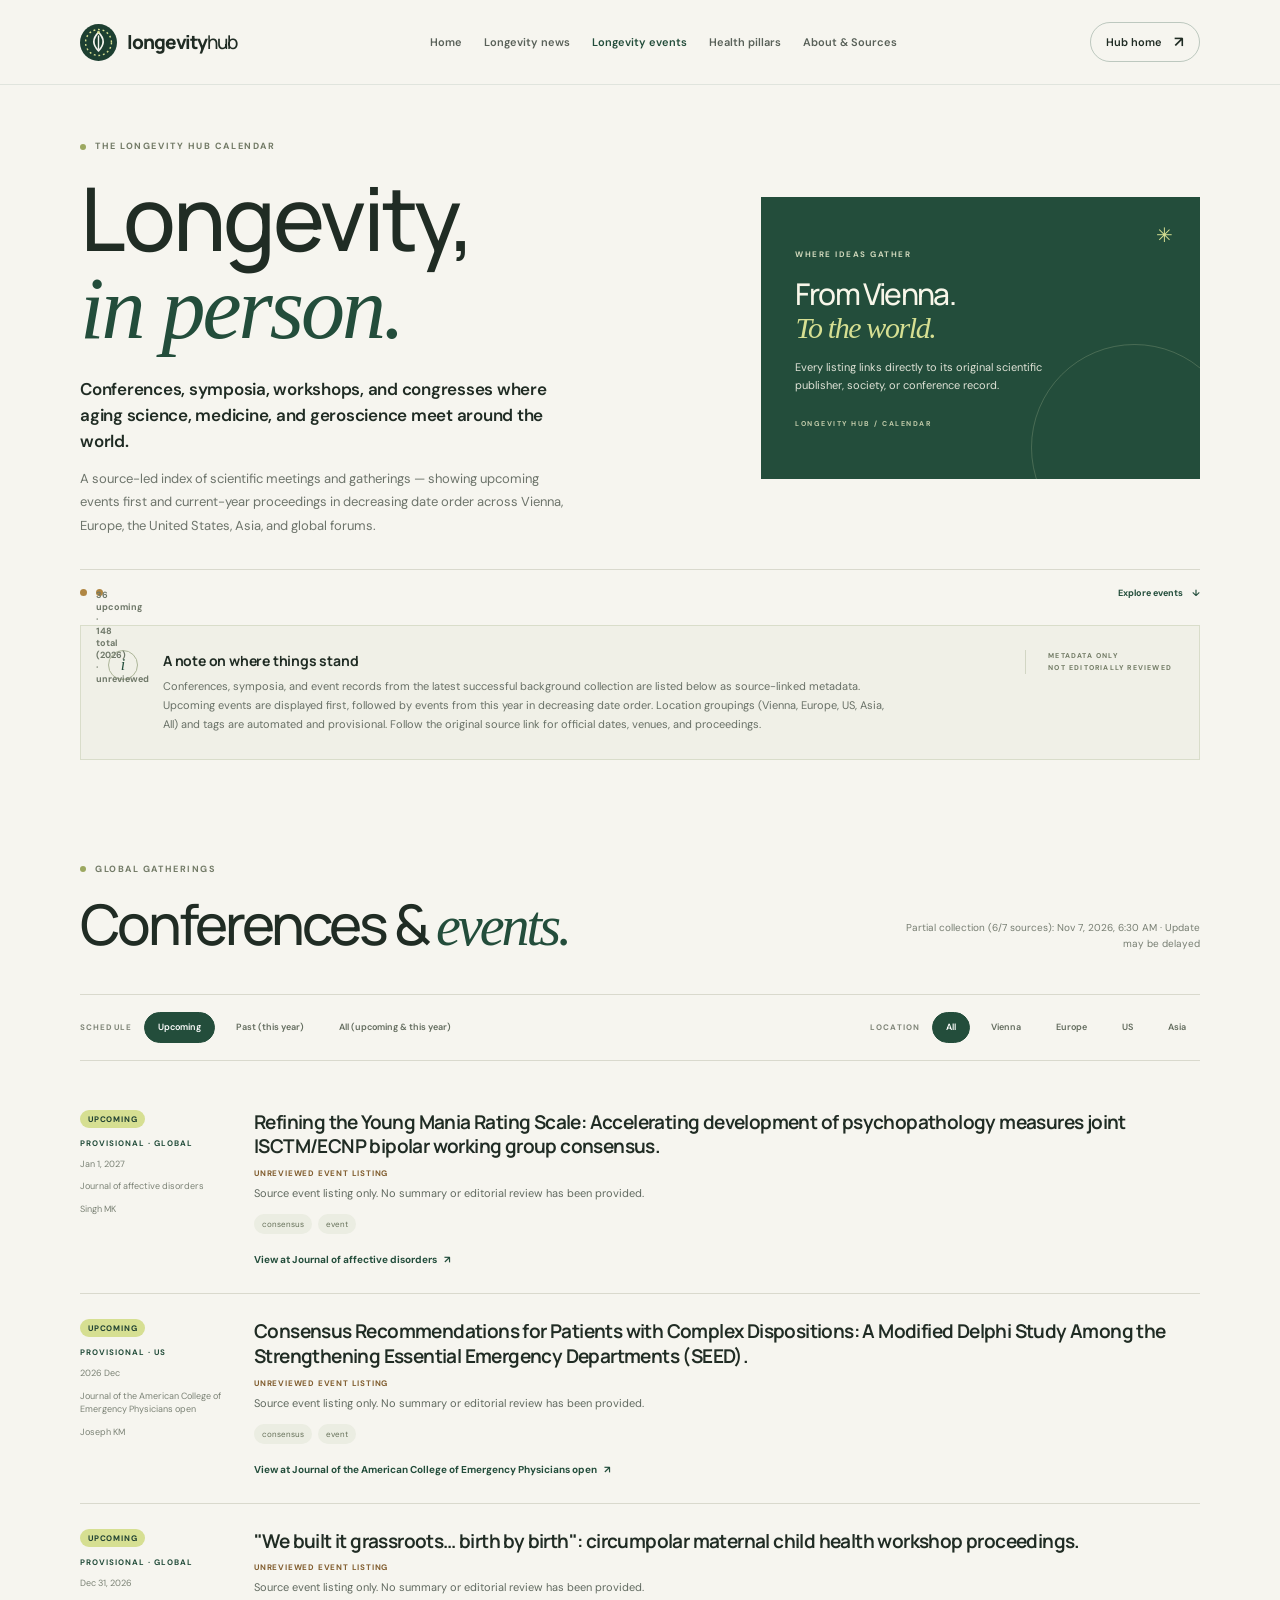
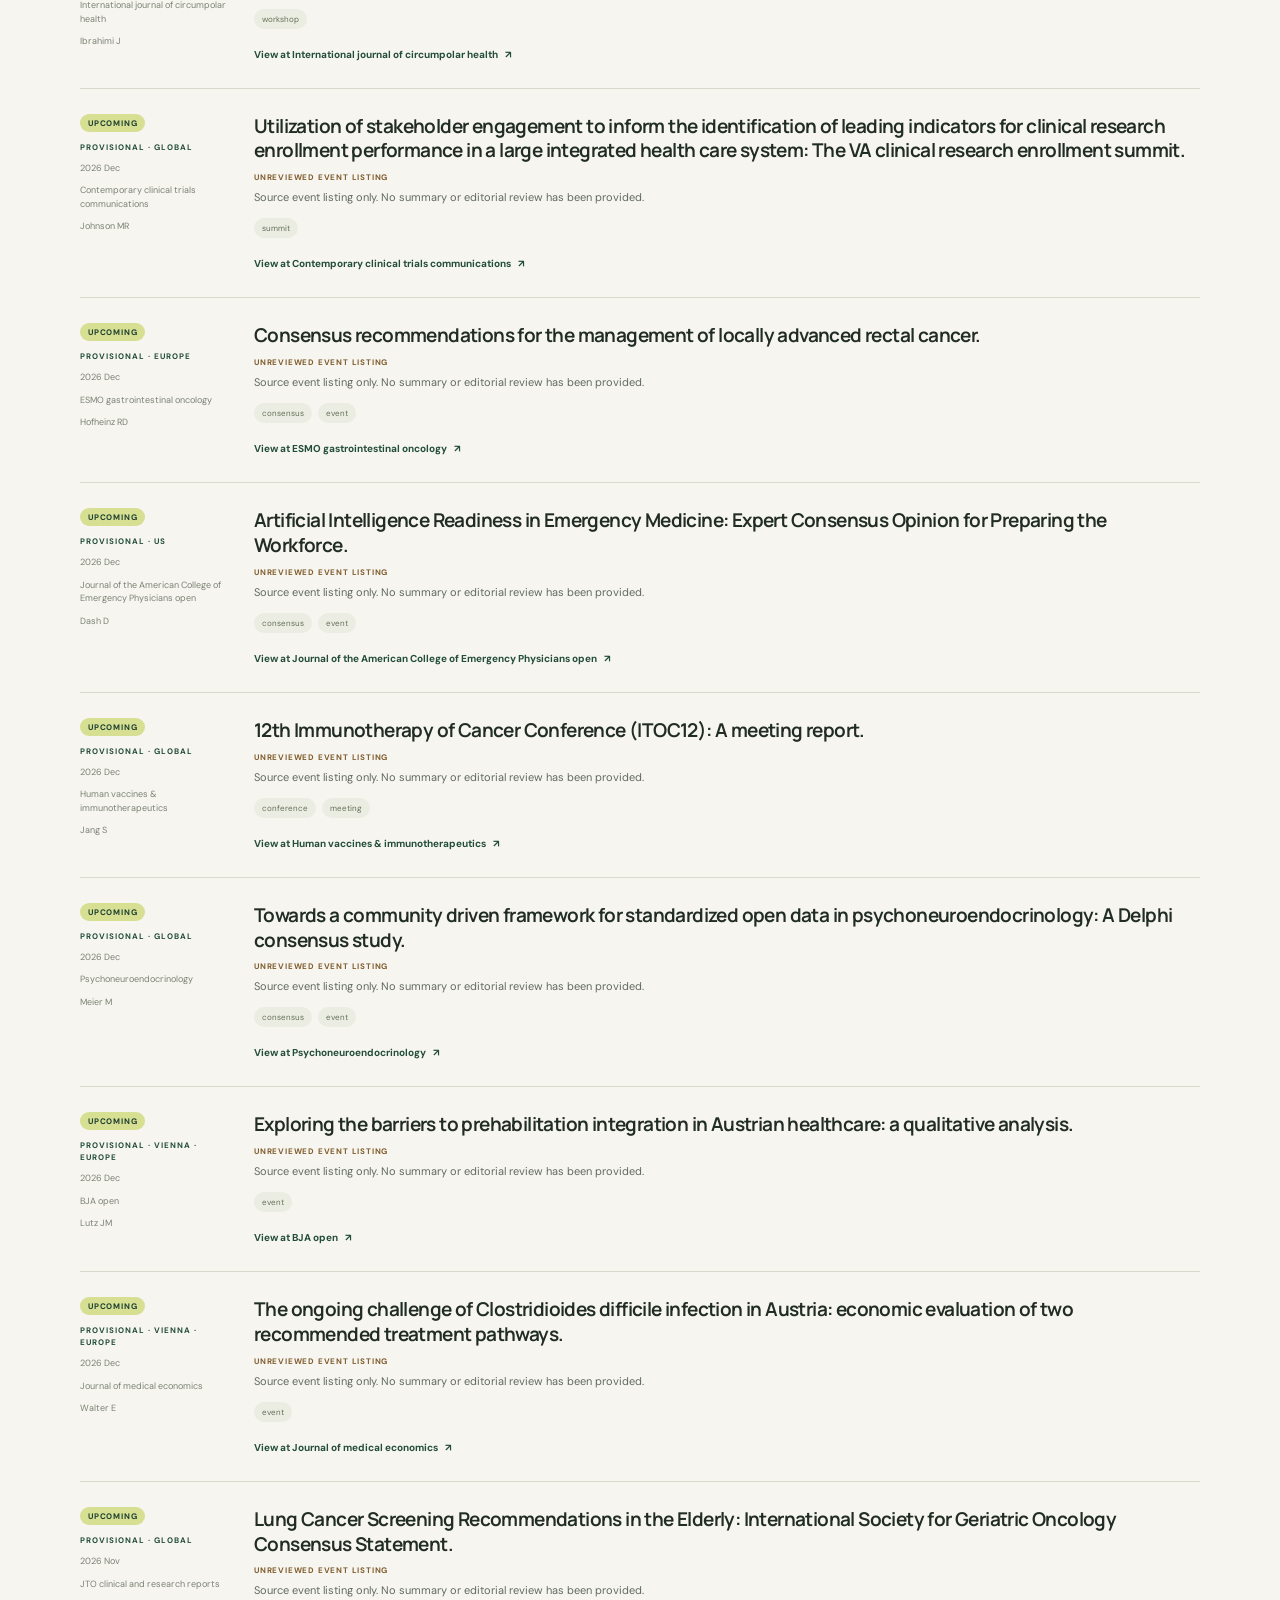
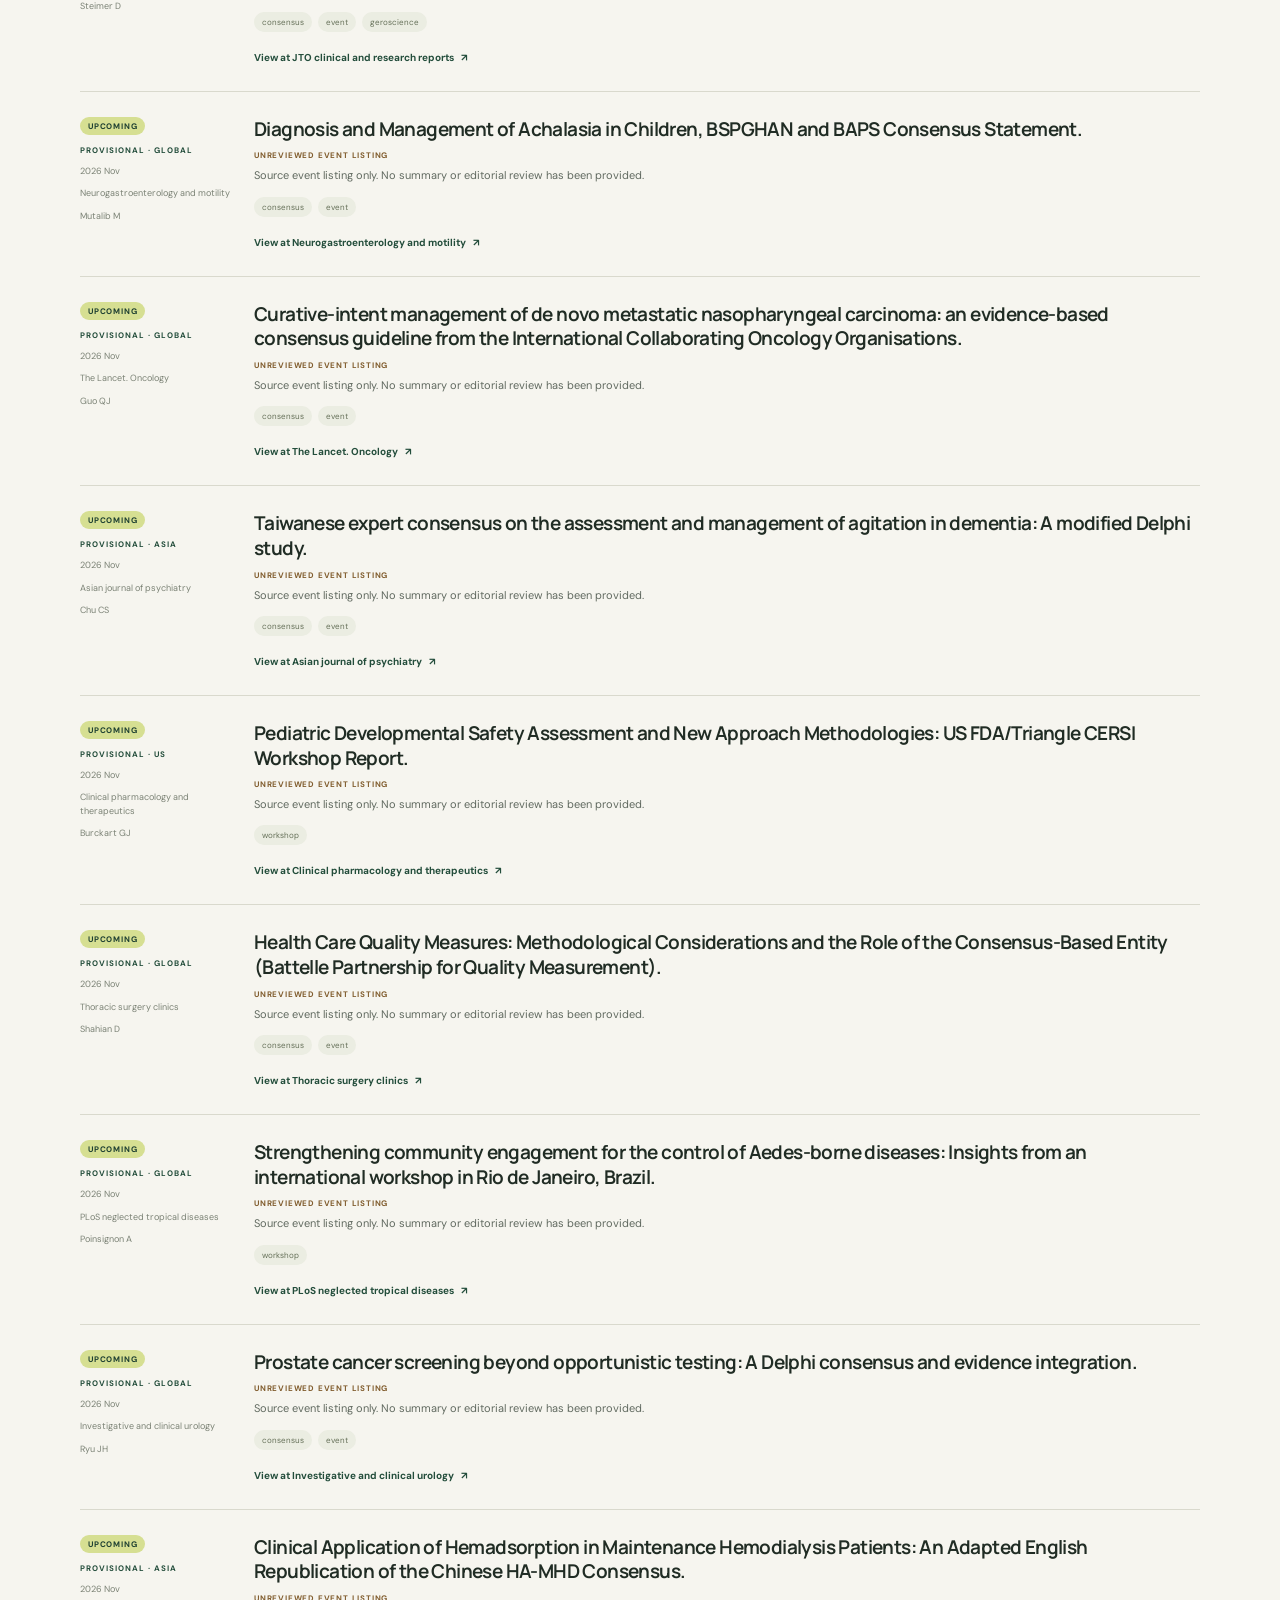
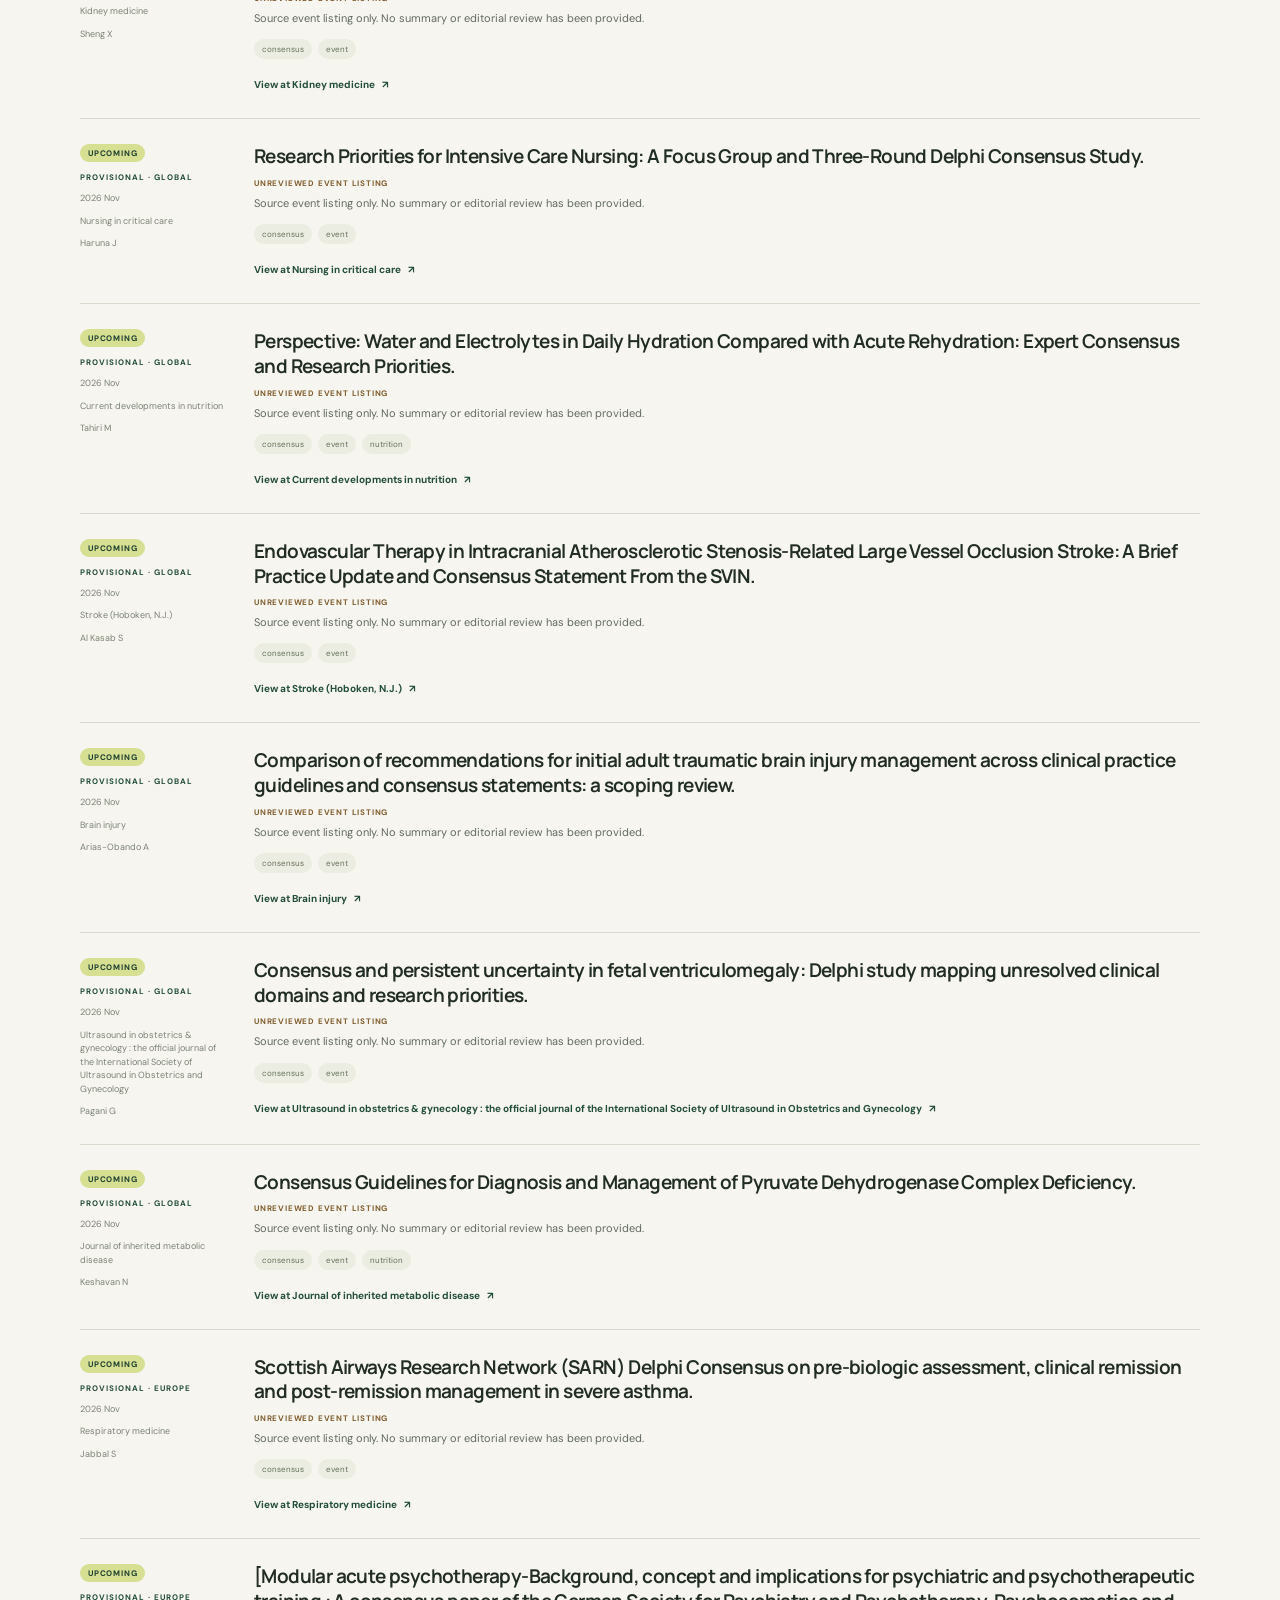
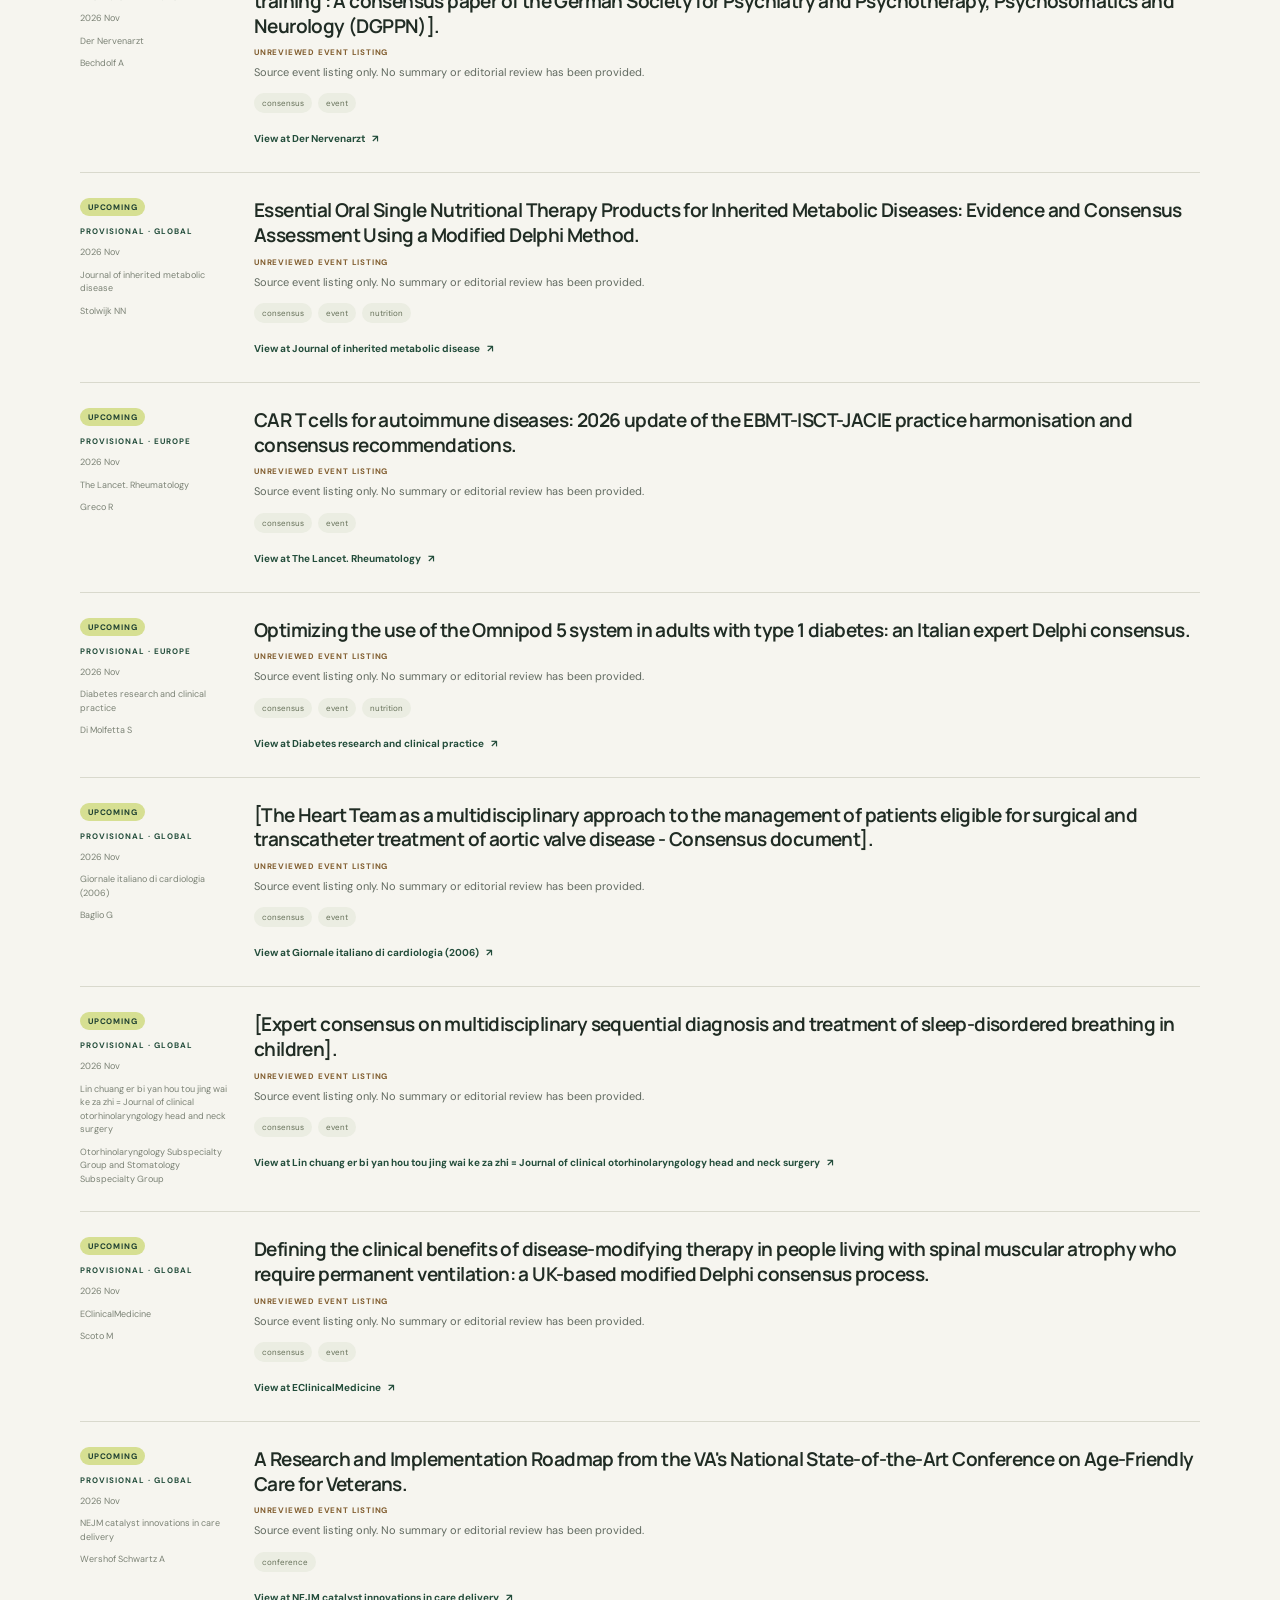
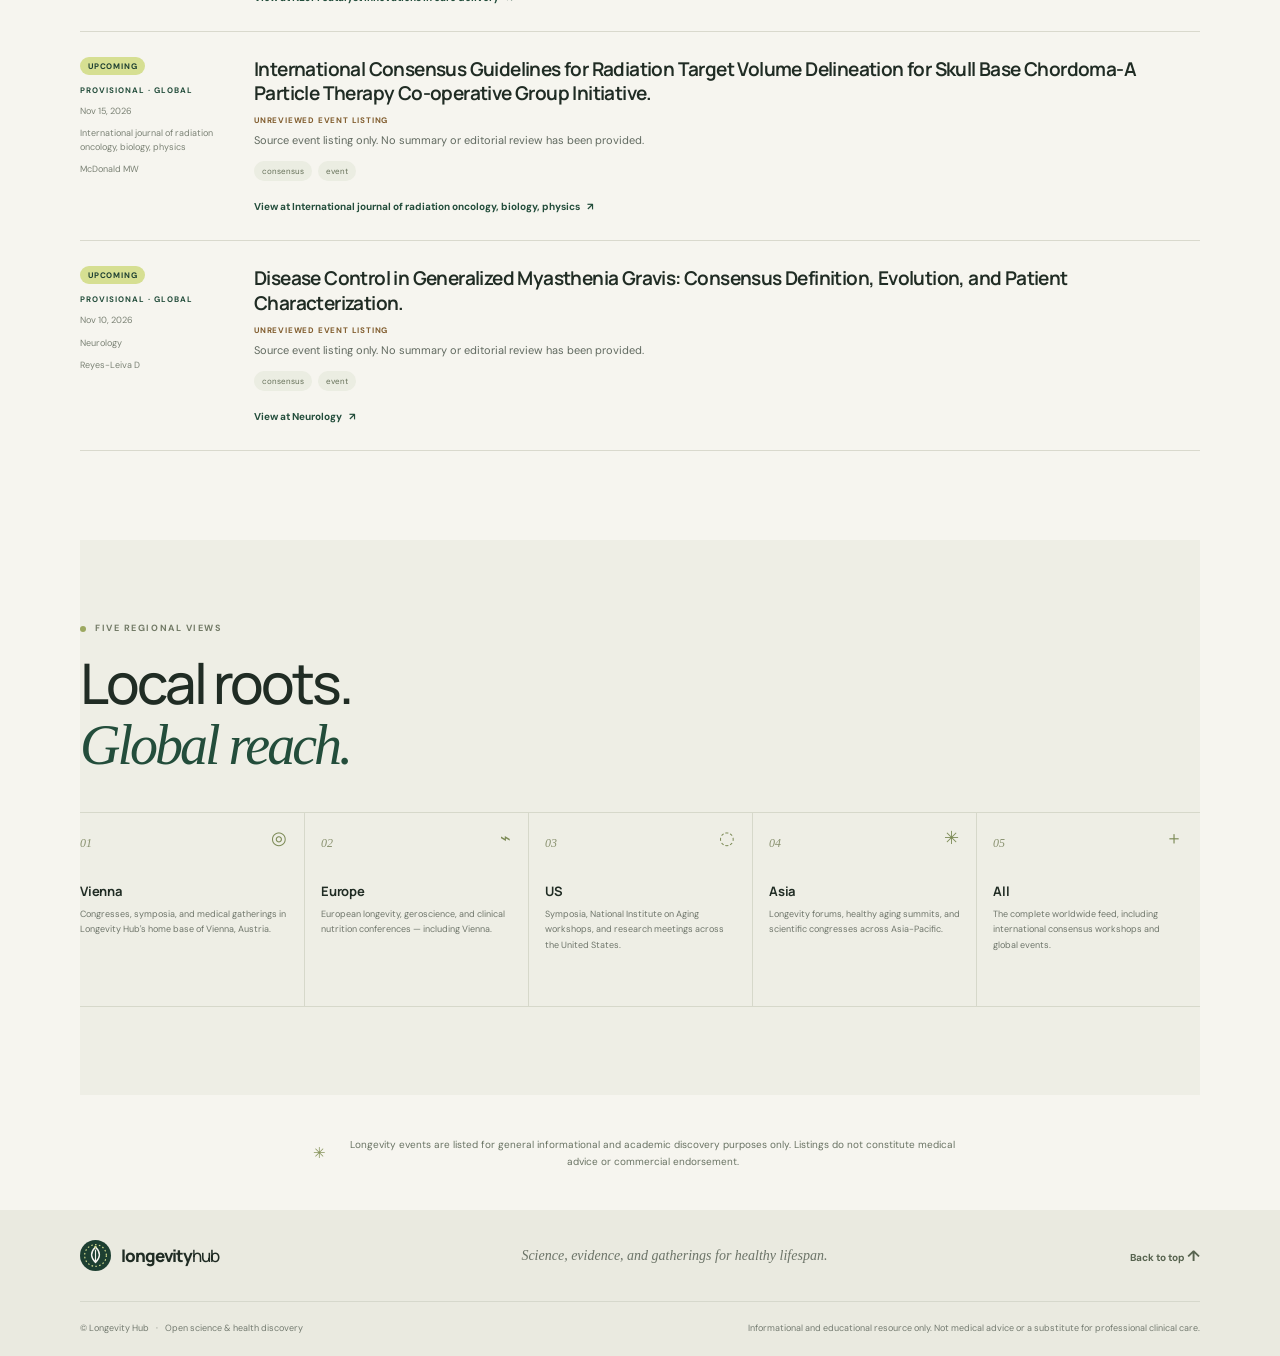
==== public/events/index.html @ 0c6ec70b "Initialize longevity-hub with website, news and events subsites" ====
<!doctype html>
<html lang="en">
  <head>
    <meta charset="utf-8">
    <meta name="viewport" content="width=device-width, initial-scale=1">
    <meta name="theme-color" content="#f6f5ef">
    <meta
      name="description"
      content="A source-led global directory of longevity, healthy aging, and geroscience conferences and events — grouped across Vienna, Europe, the US, Asia, and worldwide."
    >
    <title>Longevity Events — Longevity Hub</title>
    <link rel="icon" href="../favicon.svg" type="image/svg+xml">
    <link rel="stylesheet" href="./events.css">
    <script src="./events.js" defer></script>
  </head>
  <body>
    <a class="skip-link" href="#main">Skip to content</a>
    <header class="site-header">
      <div class="shell header-inner">
        <a class="brand" href="../" aria-label="Longevity Hub home">
          <span class="brand-mark" aria-hidden="true">
            <svg viewBox="0 0 40 40" fill="none">
              <rect width="40" height="40" rx="20" fill="#1D3F31"/>
              <circle cx="20" cy="20" r="14" stroke="#D6DF92" stroke-width="1.5" stroke-dasharray="2 3"/>
              <path d="M20 9C14 15 13 22 20 29C27 22 26 15 20 9Z" stroke="#F6F5EF" stroke-width="1.75" stroke-linejoin="round"/>
              <path d="M20 13V27" stroke="#F6F5EF" stroke-width="1.5" stroke-linecap="round"/>
              <circle cx="20" cy="9" r="1.5" fill="#D6DF92"/>
            </svg>
          </span>
          <span class="brand-name">longevity<span>hub</span></span>
        </a>
        <nav class="primary-nav" aria-label="Main navigation">
          <a href="../">Home</a>
          <a href="../news/">Longevity news</a>
          <a href="./" aria-current="page">Longevity events</a>
          <a href="../#pillars">Health pillars</a>
          <a href="../#sources">About &amp; Sources</a>
        </nav>
        <a class="header-cta" href="../">Hub home <span aria-hidden="true">↗</span></a>
      </div>
    </header>

    <main id="main" class="shell">
      <section class="news-hero" aria-labelledby="page-title">
        <div class="hero-copy">
          <p class="eyebrow"><span class="eyebrow-dot"></span> The Longevity Hub calendar</p>
          <h1 id="page-title">Longevity,<br><em>in person.</em></h1>
          <p class="hero-lede">Conferences, symposia, workshops, and congresses where aging science, medicine, and geroscience meet around the world.</p>
          <p class="hero-description">A source-led index of scientific meetings and gatherings — showing upcoming events first and current-year proceedings in decreasing date order across Vienna, Europe, the United States, Asia, and global forums.</p>
        </div>
        <aside class="editorial-card" aria-label="Editorial approach">
          <span class="editorial-star" aria-hidden="true">✳</span>
          <p class="editorial-kicker">Where ideas gather</p>
          <h2>From Vienna.<br><em>To the world.</em></h2>
          <p>Every listing links directly to its original scientific publisher, society, or conference record.</p>
          <span class="editorial-index">LONGEVITY HUB / CALENDAR</span>
        </aside>
        <div class="hero-foot">
          <span class="preview-status"><span aria-hidden="true"></span> <span id="headline-count">Collected events · unreviewed</span></span>
          <a href="#latest">Explore events <span aria-hidden="true">↓</span></a>
        </div>
      </section>

      <section class="editorial-notice" aria-labelledby="notice-title">
        <span class="notice-icon" aria-hidden="true">i</span>
        <div>
          <h2 id="notice-title">A note on where things stand</h2>
          <p>Conferences, symposia, and event records from the latest successful background collection are listed below as source-linked metadata. Upcoming events are displayed first, followed by events from this year in decreasing date order. Location groupings (Vienna, Europe, US, Asia, All) and tags are automated and provisional. Follow the original source link for official dates, venues, and proceedings.</p>
        </div>
        <span class="notice-status">METADATA ONLY<br>NOT EDITORIALLY REVIEWED</span>
      </section>

      <section class="feed-section" id="latest" aria-labelledby="latest-title">
        <div class="feed-heading">
          <div>
            <p class="eyebrow"><span class="eyebrow-dot"></span> Global gatherings</p>
            <h2 id="latest-title">Conferences &amp; <em>events.</em></h2>
          </div>
          <p id="feed-freshness" class="feed-freshness">Feed status: loading source metadata.</p>
        </div>

        <div class="filter-bar" aria-label="Filter events by schedule and location">
          <div class="filter-group">
            <span class="filter-label">Schedule</span>
            <div class="filter-options" role="group" aria-label="Event timeframe">
              <button class="filter-button is-active" type="button" data-timeframe="upcoming" aria-pressed="true">Upcoming</button>
              <button class="filter-button" type="button" data-timeframe="past" aria-pressed="false">Past (this year)</button>
              <button class="filter-button" type="button" data-timeframe="all" aria-pressed="false">All (upcoming &amp; this year)</button>
            </div>
          </div>
          <div class="filter-group">
            <span class="filter-label">Location</span>
            <div class="filter-options" role="group" aria-label="Event location">
              <button class="filter-button is-active" type="button" data-location="all" aria-pressed="true">All</button>
              <button class="filter-button" type="button" data-location="vienna" aria-pressed="false">Vienna</button>
              <button class="filter-button" type="button" data-location="europe" aria-pressed="false">Europe</button>
              <button class="filter-button" type="button" data-location="us" aria-pressed="false">US</button>
              <button class="filter-button" type="button" data-location="asia" aria-pressed="false">Asia</button>
            </div>
          </div>
        </div>

        <p class="sr-only" id="filter-status" aria-live="polite" aria-atomic="true"></p>
        <div class="story-list" id="story-list" aria-live="polite" aria-busy="true">
          <div class="feed-message" id="feed-message">
            <span class="message-ornament" aria-hidden="true">✳</span>
            <p class="message-label">Source roundup</p>
            <h3>Loading collected events.</h3>
            <p>Source metadata and original conference links will appear here. No summaries are generated.</p>
            <span class="message-foot">UNREVIEWED SOURCE METADATA</span>
          </div>
        </div>
      </section>

      <section class="category-guide" aria-labelledby="guide-title">
        <div class="guide-heading">
          <p class="eyebrow"><span class="eyebrow-dot"></span> Five regional views</p>
          <h2 id="guide-title">Local roots.<br><em>Global reach.</em></h2>
        </div>
        <div class="guide-grid">
          <article><span class="guide-number">01</span><span class="guide-symbol" aria-hidden="true">◎</span><h3>Vienna</h3><p>Congresses, symposia, and medical gatherings in Longevity Hub's home base of Vienna, Austria.</p></article>
          <article><span class="guide-number">02</span><span class="guide-symbol" aria-hidden="true">⌁</span><h3>Europe</h3><p>European longevity, geroscience, and clinical nutrition conferences — including Vienna.</p></article>
          <article><span class="guide-number">03</span><span class="guide-symbol" aria-hidden="true">◌</span><h3>US</h3><p>Symposia, National Institute on Aging workshops, and research meetings across the United States.</p></article>
          <article><span class="guide-number">04</span><span class="guide-symbol" aria-hidden="true">✳</span><h3>Asia</h3><p>Longevity forums, healthy aging summits, and scientific congresses across Asia-Pacific.</p></article>
          <article><span class="guide-number">05</span><span class="guide-symbol" aria-hidden="true">＋</span><h3>All</h3><p>The complete worldwide feed, including international consensus workshops and global events.</p></article>
        </div>
      </section>

      <section class="news-disclaimer" aria-label="Health information disclaimer">
        <span aria-hidden="true">✳</span>
        <p>Longevity events are listed for general informational and academic discovery purposes only. Listings do not constitute medical advice or commercial endorsement.</p>
      </section>
    </main>

    <footer class="site-footer">
      <div class="shell footer-main">
        <a class="brand footer-brand" href="../" aria-label="Longevity Hub home, back to top">
          <span class="brand-mark" aria-hidden="true">
            <svg viewBox="0 0 40 40" fill="none">
              <rect width="40" height="40" rx="20" fill="#1D3F31"/>
              <circle cx="20" cy="20" r="14" stroke="#D6DF92" stroke-width="1.5" stroke-dasharray="2 3"/>
              <path d="M20 9C14 15 13 22 20 29C27 22 26 15 20 9Z" stroke="#F6F5EF" stroke-width="1.75" stroke-linejoin="round"/>
              <path d="M20 13V27" stroke="#F6F5EF" stroke-width="1.5" stroke-linecap="round"/>
              <circle cx="20" cy="9" r="1.5" fill="#D6DF92"/>
            </svg>
          </span>
          <span class="brand-name">longevity<span>hub</span></span>
        </a>
        <p>Science, evidence, and gatherings for healthy lifespan.</p>
        <a class="footer-top" href="#main">Back to top <span aria-hidden="true">↑</span></a>
      </div>
      <div class="shell footer-bottom">
        <p>© Longevity Hub <span aria-hidden="true">·</span> Open science &amp; health discovery</p>
        <p class="disclaimer">Informational and educational resource only. Not medical advice or a substitute for professional clinical care.</p>
      </div>
    </footer>
  </body>
</html>
---- public/events/events.css ----
@import url("https://fonts.googleapis.com/css2?family=DM+Sans:wght@400;500;600;700&family=Manrope:wght@400;500;600;700;800&display=swap");

:root {
  color-scheme: light;
  --paper: #f6f5ef;
  --soft: #eeeee5;
  --ink: #202c24;
  --forest: #234d3b;
  --forest-dark: #1d3f31;
  --moss: #74805b;
  --lime: #d6df92;
  --muted: #6d746b;
  --line: #d9d9cd;
  --serif: Georgia, "Times New Roman", serif;
  --sans: "DM Sans", "Avenir Next", Avenir, sans-serif;
  --display: "Manrope", "Avenir Next", Avenir, sans-serif;
}

* {
  box-sizing: border-box;
}

html {
  scroll-behavior: smooth;
  scroll-padding-top: 90px;
}

body {
  margin: 0;
  background: var(--paper);
  color: var(--ink);
  font-family: var(--sans);
  font-size: 15px;
  -webkit-font-smoothing: antialiased;
}

a {
  color: inherit;
  text-decoration: none;
}

a:focus-visible,
button:focus-visible {
  outline: 2px solid #9b6a26;
  outline-offset: 5px;
}

.shell {
  width: min(1120px, calc(100% - 96px));
  margin-inline: auto;
}

.skip-link {
  position: absolute;
  z-index: 10;
  top: 12px;
  left: 12px;
  padding: 12px 16px;
  transform: translateY(-160%);
  background: var(--forest-dark);
  color: #fff;
}

.skip-link:focus {
  transform: translateY(0);
}

.site-header {
  position: relative;
  z-index: 2;
  border-bottom: 1px solid rgba(35, 77, 59, 0.1);
}

.header-inner {
  display: flex;
  min-height: 84px;
  align-items: center;
  justify-content: space-between;
  gap: 20px;
}

.brand {
  display: inline-flex;
  flex-shrink: 0;
  align-items: center;
  gap: 10px;
}

.brand-mark {
  display: grid;
  width: 37px;
  height: 37px;
  color: var(--forest);
  place-items: center;
}

.brand-mark svg {
  width: 100%;
}

.brand-name {
  font-family: var(--display);
  font-size: 19px;
  font-weight: 800;
  letter-spacing: -1.1px;
}

.brand-name > span {
  font-weight: 500;
}

.brand-name small {
  margin-left: 4px;
  color: var(--moss);
  font-size: 9px;
  font-weight: 700;
  letter-spacing: 1px;
  vertical-align: top;
}

.primary-nav {
  display: flex;
  align-items: center;
  gap: 22px;
}

.primary-nav a,
.header-cta {
  font-size: 11px;
  font-weight: 600;
  transition: color 160ms ease;
}

.primary-nav a {
  color: #596159;
}

.primary-nav a:hover,
.header-cta:hover,
.footer-top:hover {
  color: #87954f;
}

.primary-nav a[aria-current="page"] {
  color: var(--forest);
}

.header-cta {
  display: inline-flex;
  min-height: 40px;
  flex-shrink: 0;
  align-items: center;
  gap: 12px;
  padding-inline: 15px;
  border: 1px solid rgba(35, 77, 59, 0.27);
  border-radius: 99px;
}

.header-cta span,
.footer-top span {
  font-size: 15px;
}

h1,
h2,
h3,
p {
  margin-top: 0;
}

h1,
h2 {
  font-family: var(--display);
  font-weight: 500;
  letter-spacing: -3px;
}

h1 em,
h2 em {
  color: var(--forest);
  font-family: var(--serif);
  font-weight: 400;
  letter-spacing: -3px;
}

.eyebrow {
  display: flex;
  align-items: center;
  gap: 9px;
  margin: 0 0 20px;
  color: #727a66;
  font-size: 9px;
  font-weight: 700;
  letter-spacing: 1.55px;
  line-height: 1.5;
  text-transform: uppercase;
}

.eyebrow-dot {
  width: 6px;
  height: 6px;
  flex: 0 0 6px;
  border-radius: 50%;
  background: #9ca860;
}

.news-hero {
  position: relative;
  display: grid;
  min-height: 505px;
  grid-template-columns: 1fr 0.77fr;
  align-items: center;
  gap: 10%;
  padding-block: 55px 88px;
}

.hero-copy {
  max-width: 600px;
}

.hero-copy h1 {
  margin-bottom: 24px;
  font-size: clamp(61px, 7.4vw, 88px);
  line-height: 0.99;
}

.hero-lede {
  max-width: 510px;
  margin-bottom: 12px;
  font-size: 17px;
  font-weight: 600;
  letter-spacing: -0.25px;
  line-height: 1.55;
}

.hero-description {
  max-width: 500px;
  margin: 0;
  color: var(--muted);
  font-size: 13px;
  line-height: 1.8;
}

.editorial-card {
  position: relative;
  display: flex;
  min-height: 282px;
  flex-direction: column;
  justify-content: center;
  padding: 34px;
  overflow: hidden;
  background: var(--forest);
  color: #f8f6e9;
}

.editorial-card::after {
  position: absolute;
  right: -38px;
  bottom: -72px;
  width: 205px;
  height: 205px;
  border: 1px solid rgba(224, 231, 183, 0.2);
  border-radius: 50%;
  content: "";
}

.editorial-star {
  position: absolute;
  top: 25px;
  right: 27px;
  color: var(--lime);
  font-size: 20px;
}

.editorial-kicker,
.editorial-index {
  color: #d0d8bc;
  font-size: 8px;
  font-weight: 700;
  letter-spacing: 1.5px;
  text-transform: uppercase;
}

.editorial-kicker {
  margin-bottom: 18px;
}

.editorial-card h2 {
  position: relative;
  z-index: 1;
  margin-bottom: 13px;
  font-size: 30px;
  letter-spacing: -1.6px;
  line-height: 1.12;
}

.editorial-card h2 em {
  color: var(--lime);
  letter-spacing: -1.4px;
}

.editorial-card > p:not(.editorial-kicker) {
  position: relative;
  z-index: 1;
  max-width: 260px;
  margin-bottom: 25px;
  color: #e0e3d7;
  font-size: 11px;
  line-height: 1.65;
}

.editorial-index {
  position: relative;
  z-index: 1;
  color: #c1cbaa;
  font-size: 7px;
}

.hero-foot {
  position: absolute;
  right: 0;
  bottom: 26px;
  left: 0;
  display: flex;
  align-items: center;
  justify-content: space-between;
  padding-top: 17px;
  border-top: 1px solid var(--line);
}

.preview-status,
.hero-foot > a {
  display: inline-flex;
  align-items: center;
  gap: 9px;
  color: #6f7869;
  font-size: 9px;
  font-weight: 700;
}

.preview-status > span {
  width: 7px;
  height: 7px;
  border-radius: 50%;
  background: #b08642;
}

.hero-foot > a {
  color: var(--forest);
}

.editorial-notice {
  display: grid;
  grid-template-columns: 37px 1fr auto;
  align-items: start;
  gap: 18px;
  padding: 24px 27px;
  border: 1px solid #d9ddca;
  background: #f0f0e7;
}

.notice-icon {
  display: grid;
  width: 30px;
  height: 30px;
  border: 1px solid #acb598;
  border-radius: 50%;
  color: var(--forest);
  font-family: var(--serif);
  font-size: 16px;
  font-style: italic;
  place-items: center;
}

.editorial-notice h2 {
  margin: 1px 0 7px;
  font-family: var(--display);
  font-size: 14px;
  font-weight: 700;
  letter-spacing: -0.2px;
}

.editorial-notice p {
  max-width: 735px;
  margin: 0;
  color: #687066;
  font-size: 11px;
  line-height: 1.75;
}

.notice-status {
  padding-left: 22px;
  border-left: 1px solid #d2d6c4;
  color: #727b65;
  font-size: 7px;
  font-weight: 700;
  letter-spacing: 1.2px;
  line-height: 1.7;
}

.feed-section {
  padding-block: 103px 89px;
}

.feed-heading {
  display: flex;
  align-items: flex-end;
  justify-content: space-between;
  gap: 28px;
}

.feed-heading .eyebrow {
  margin-bottom: 18px;
}

.feed-heading h2,
.guide-heading h2 {
  margin: 0;
  font-size: clamp(40px, 4.8vw, 56px);
  line-height: 1.06;
}

.feed-freshness {
  max-width: 300px;
  margin: 0 0 5px;
  color: #777e72;
  font-size: 10px;
  line-height: 1.6;
  text-align: right;
}

.filter-bar {
  display: flex;
  min-height: 67px;
  flex-wrap: wrap;
  align-items: center;
  justify-content: space-between;
  gap: 16px 28px;
  padding-block: 14px;
  margin-top: 37px;
  border-top: 1px solid var(--line);
  border-bottom: 1px solid var(--line);
}

.filter-group {
  display: flex;
  flex-wrap: wrap;
  align-items: center;
  gap: 12px;
}

.filter-label {
  flex: 0 0 auto;
  color: #808679;
  font-size: 8px;
  font-weight: 700;
  letter-spacing: 1.1px;
  text-transform: uppercase;
}

.filter-options {
  display: flex;
  flex-wrap: wrap;
  gap: 7px;
}

.filter-button {
  min-height: 31px;
  padding: 0 13px;
  border: 1px solid transparent;
  border-radius: 99px;
  background: transparent;
  color: #626b5d;
  cursor: pointer;
  font: 600 9px var(--sans);
  transition: background 150ms ease, color 150ms ease, border-color 150ms ease;
}

.filter-button:hover {
  border-color: #d3d8c7;
}

.filter-button.is-active {
  border-color: var(--forest);
  background: var(--forest);
  color: #fff;
}

.story-list {
  min-height: 245px;
  padding-top: 24px;
}

.feed-message {
  position: relative;
  display: flex;
  min-height: 270px;
  flex-direction: column;
  align-items: center;
  justify-content: center;
  padding: 40px 24px;
  border: 1px dashed #ccd2be;
  background:
    radial-gradient(ellipse at 50% 0, rgba(225, 229, 207, 0.58), transparent 70%),
    #f8f7f1;
  text-align: center;
}

.message-ornament {
  margin-bottom: 13px;
  color: #88945d;
  font-size: 21px;
}

.message-label,
.message-foot {
  color: #798263;
  font-size: 8px;
  font-weight: 700;
  letter-spacing: 1.4px;
  text-transform: uppercase;
}

.message-label {
  margin-bottom: 10px;
}

.feed-message h3 {
  margin-bottom: 10px;
  font-family: var(--display);
  font-size: clamp(19px, 2.7vw, 25px);
  font-weight: 600;
  letter-spacing: -0.9px;
}

.feed-message > p:not(.message-label) {
  max-width: 510px;
  margin-bottom: 16px;
  color: #70776d;
  font-size: 11px;
  line-height: 1.75;
}

.message-foot {
  color: #898f82;
  font-size: 7px;
}

.story-card {
  display: grid;
  grid-template-columns: 150px 1fr;
  gap: 24px;
  padding: 25px 0;
  border-bottom: 1px solid var(--line);
}

.story-meta {
  display: flex;
  flex-direction: column;
  gap: 9px;
  color: #7b8275;
  font-size: 9px;
  line-height: 1.5;
}

.story-category {
  color: var(--forest);
  font-size: 8px;
  font-weight: 700;
  letter-spacing: 1px;
  text-transform: uppercase;
}

.event-timeframe-badge {
  display: inline-flex;
  align-self: flex-start;
  padding: 3px 8px;
  border-radius: 99px;
  font-size: 8px;
  font-weight: 700;
  letter-spacing: 0.8px;
  text-transform: uppercase;
}

.event-timeframe-badge.is-upcoming {
  background: var(--lime);
  color: var(--forest-dark);
}

.event-timeframe-badge.is-past {
  background: #e6e7dc;
  color: #636b5f;
}

.story-review-label {
  margin: 0 0 6px;
  color: #805c2d;
  font-size: 8px;
  font-weight: 700;
  letter-spacing: 0.8px;
  text-transform: uppercase;
}

.story-card h3 {
  margin-bottom: 9px;
  font-family: var(--display);
  font-size: 19px;
  font-weight: 650;
  letter-spacing: -0.6px;
  line-height: 1.3;
}

.story-summary,
.story-evidence {
  max-width: 730px;
  color: #616a60;
  font-size: 11px;
  line-height: 1.75;
}

.story-evidence {
  padding-left: 11px;
  border-left: 2px solid #a2ad7b;
}

.story-tags {
  display: flex;
  flex-wrap: wrap;
  gap: 6px;
  margin-block: 11px 14px;
}

.story-tag {
  padding: 5px 8px;
  border-radius: 99px;
  background: #ebede2;
  color: #657058;
  font-size: 8px;
}

.source-link {
  display: inline-flex;
  align-items: center;
  gap: 7px;
  color: var(--forest);
  font-size: 10px;
  font-weight: 700;
}

.source-link:hover {
  text-decoration: underline;
  text-underline-offset: 3px;
}

.category-guide {
  padding-block: 82px 88px;
  background: var(--soft);
}

.guide-heading {
  margin-bottom: 37px;
}

.guide-heading .eyebrow {
  margin-bottom: 18px;
}

.guide-grid {
  display: grid;
  grid-template-columns: repeat(5, 1fr);
  border-top: 1px solid #d6d8ca;
  border-bottom: 1px solid #d6d8ca;
}

.guide-grid article {
  position: relative;
  min-height: 193px;
  padding: 19px 16px 21px 0;
}

.guide-grid article + article {
  padding-left: 16px;
  border-left: 1px solid #d6d8ca;
}

.guide-number {
  color: #89916f;
  font-family: var(--serif);
  font-size: 12px;
  font-style: italic;
}

.guide-symbol {
  position: absolute;
  top: 13px;
  right: 17px;
  color: #7d8b57;
  font-size: 18px;
}

.guide-grid h3 {
  margin: 30px 0 7px;
  font-family: var(--display);
  font-size: 13px;
  font-weight: 700;
  letter-spacing: -0.2px;
}

.guide-grid p {
  max-width: 210px;
  margin: 0;
  color: #6f766b;
  font-size: 9px;
  line-height: 1.7;
}

.news-disclaimer {
  display: flex;
  min-height: 115px;
  align-items: center;
  justify-content: center;
  gap: 12px;
  padding-block: 25px;
  color: #697363;
  text-align: center;
}

.news-disclaimer > span {
  color: #87935b;
}

.news-disclaimer p {
  max-width: 630px;
  margin: 0;
  font-size: 10px;
  line-height: 1.7;
}

.sr-only {
  position: absolute;
  width: 1px;
  height: 1px;
  padding: 0;
  overflow: hidden;
  clip: rect(0, 0, 0, 0);
  white-space: nowrap;
  clip-path: inset(50%);
}

.site-footer {
  background: #eaeae0;
}

.footer-main {
  display: flex;
  min-height: 92px;
  align-items: center;
  justify-content: space-between;
  border-bottom: 1px solid #d6d8cc;
}

.footer-brand .brand-mark {
  width: 31px;
  height: 31px;
}

.footer-brand .brand-name {
  font-size: 17px;
}

.footer-main > p {
  margin: 0;
  color: #6c7468;
  font-family: var(--serif);
  font-size: 14px;
  font-style: italic;
}

.footer-top {
  color: #57634f;
  font-size: 10px;
  font-weight: 700;
}

.footer-bottom {
  display: flex;
  min-height: 54px;
  align-items: center;
  justify-content: space-between;
  gap: 20px;
}

.footer-bottom p {
  margin: 0;
  color: #747b70;
  font-size: 9px;
  line-height: 1.5;
}

.footer-bottom p:first-child span {
  padding-inline: 5px;
}

@media (max-width: 900px) {
  .shell {
    width: min(100% - 64px, 720px);
  }

  .header-inner {
    flex-wrap: wrap;
    padding-block: 13px;
  }

  .primary-nav {
    order: 3;
    width: 100%;
    justify-content: space-between;
    gap: 14px;
  }

  .news-hero {
    min-height: 0;
    gap: 6%;
    padding-block: 61px 92px;
  }

  .editorial-card {
    min-height: 247px;
    padding: 25px;
  }

  .editorial-card h2 {
    font-size: 25px;
  }

  .guide-grid {
    grid-template-columns: repeat(3, 1fr);
  }

  .guide-grid article {
    padding-right: 12px;
  }

  .guide-grid article + article {
    padding-left: 12px;
  }

  .guide-grid article:nth-child(4) {
    padding-left: 0;
    border-top: 1px solid #d6d8ca;
    border-left: 0;
  }

  .guide-grid article:nth-child(5) {
    border-top: 1px solid #d6d8ca;
  }
}

@media (max-width: 620px) {
  html {
    scroll-padding-top: 20px;
  }

  .shell {
    width: calc(100% - 40px);
  }

  .header-inner {
    min-height: 0;
    gap: 12px;
  }

  .brand-mark {
    width: 33px;
    height: 33px;
  }

  .brand-name {
    font-size: 18px;
  }

  .header-cta {
    min-height: 35px;
    padding-inline: 11px;
    font-size: 9px;
  }

  .primary-nav {
    overflow-x: auto;
    justify-content: flex-start;
    gap: 22px;
    padding: 4px 0 1px;
  }

  .primary-nav a {
    flex: 0 0 auto;
    font-size: 10px;
  }

  .news-hero {
    grid-template-columns: 1fr;
    gap: 28px;
    padding-block: 57px 91px;
  }

  .hero-copy h1 {
    margin-bottom: 19px;
    font-size: clamp(59px, 15vw, 76px);
  }

  .hero-lede {
    font-size: 15px;
  }

  .hero-description {
    font-size: 12px;
  }

  .editorial-card {
    min-height: 218px;
  }

  .editorial-card h2 {
    font-size: 26px;
  }

  .hero-foot {
    bottom: 24px;
  }

  .editorial-notice {
    grid-template-columns: 31px 1fr;
    gap: 12px;
    padding: 19px 16px;
  }

  .editorial-notice p {
    font-size: 10px;
  }

  .notice-status {
    grid-column: 2;
    padding: 9px 0 0;
    border-top: 1px solid #d2d6c4;
    border-left: 0;
  }

  .feed-section {
    padding-block: 76px 65px;
  }

  .feed-heading {
    display: block;
  }

  .feed-heading h2,
  .guide-heading h2 {
    font-size: clamp(37px, 10vw, 48px);
    letter-spacing: -2.5px;
  }

  .feed-freshness {
    margin-top: 15px;
    text-align: left;
  }

  .filter-bar {
    display: block;
    padding-block: 13px;
  }

  .filter-label {
    display: block;
    margin-bottom: 8px;
  }

  .filter-options {
    gap: 5px;
  }

  .filter-button {
    min-height: 30px;
    padding-inline: 10px;
    font-size: 8px;
  }

  .story-card {
    grid-template-columns: 1fr;
    gap: 10px;
    padding-block: 20px;
  }

  .story-meta {
    flex-direction: row;
    flex-wrap: wrap;
    gap: 8px 14px;
  }

  .story-card h3 {
    font-size: 16px;
  }

  .story-summary,
  .story-evidence {
    font-size: 10px;
  }

  .category-guide {
    padding-block: 68px;
  }

  .guide-grid {
    grid-template-columns: repeat(2, 1fr);
  }

  .guide-grid article {
    min-height: 172px;
    padding: 16px 11px 17px 0;
  }

  .guide-grid article + article {
    padding-left: 12px;
  }

  .guide-grid article:nth-child(3),
  .guide-grid article:nth-child(5) {
    padding-left: 0;
    border-top: 1px solid #d6d8ca;
    border-left: 0;
  }

  .guide-grid article:nth-child(4) {
    padding-left: 12px;
    border-top: 1px solid #d6d8ca;
    border-left: 1px solid #d6d8ca;
  }

  .guide-grid h3 {
    margin-top: 25px;
    font-size: 12px;
  }

  .guide-grid p {
    font-size: 8px;
  }

  .news-disclaimer {
    align-items: flex-start;
    padding-block: 22px;
    text-align: left;
  }

  .news-disclaimer p {
    font-size: 9px;
  }

  .footer-main {
    min-height: 78px;
  }

  .footer-main > p {
    display: none;
  }

  .footer-bottom {
    min-height: 70px;
    flex-direction: column;
    align-items: flex-start;
    justify-content: center;
    gap: 6px;
  }

  .footer-bottom p {
    font-size: 8px;
  }
}

@media (prefers-reduced-motion: reduce) {
  *,
  *::before,
  *::after {
    scroll-behavior: auto !important;
    transition-duration: 0.01ms !important;
  }
}
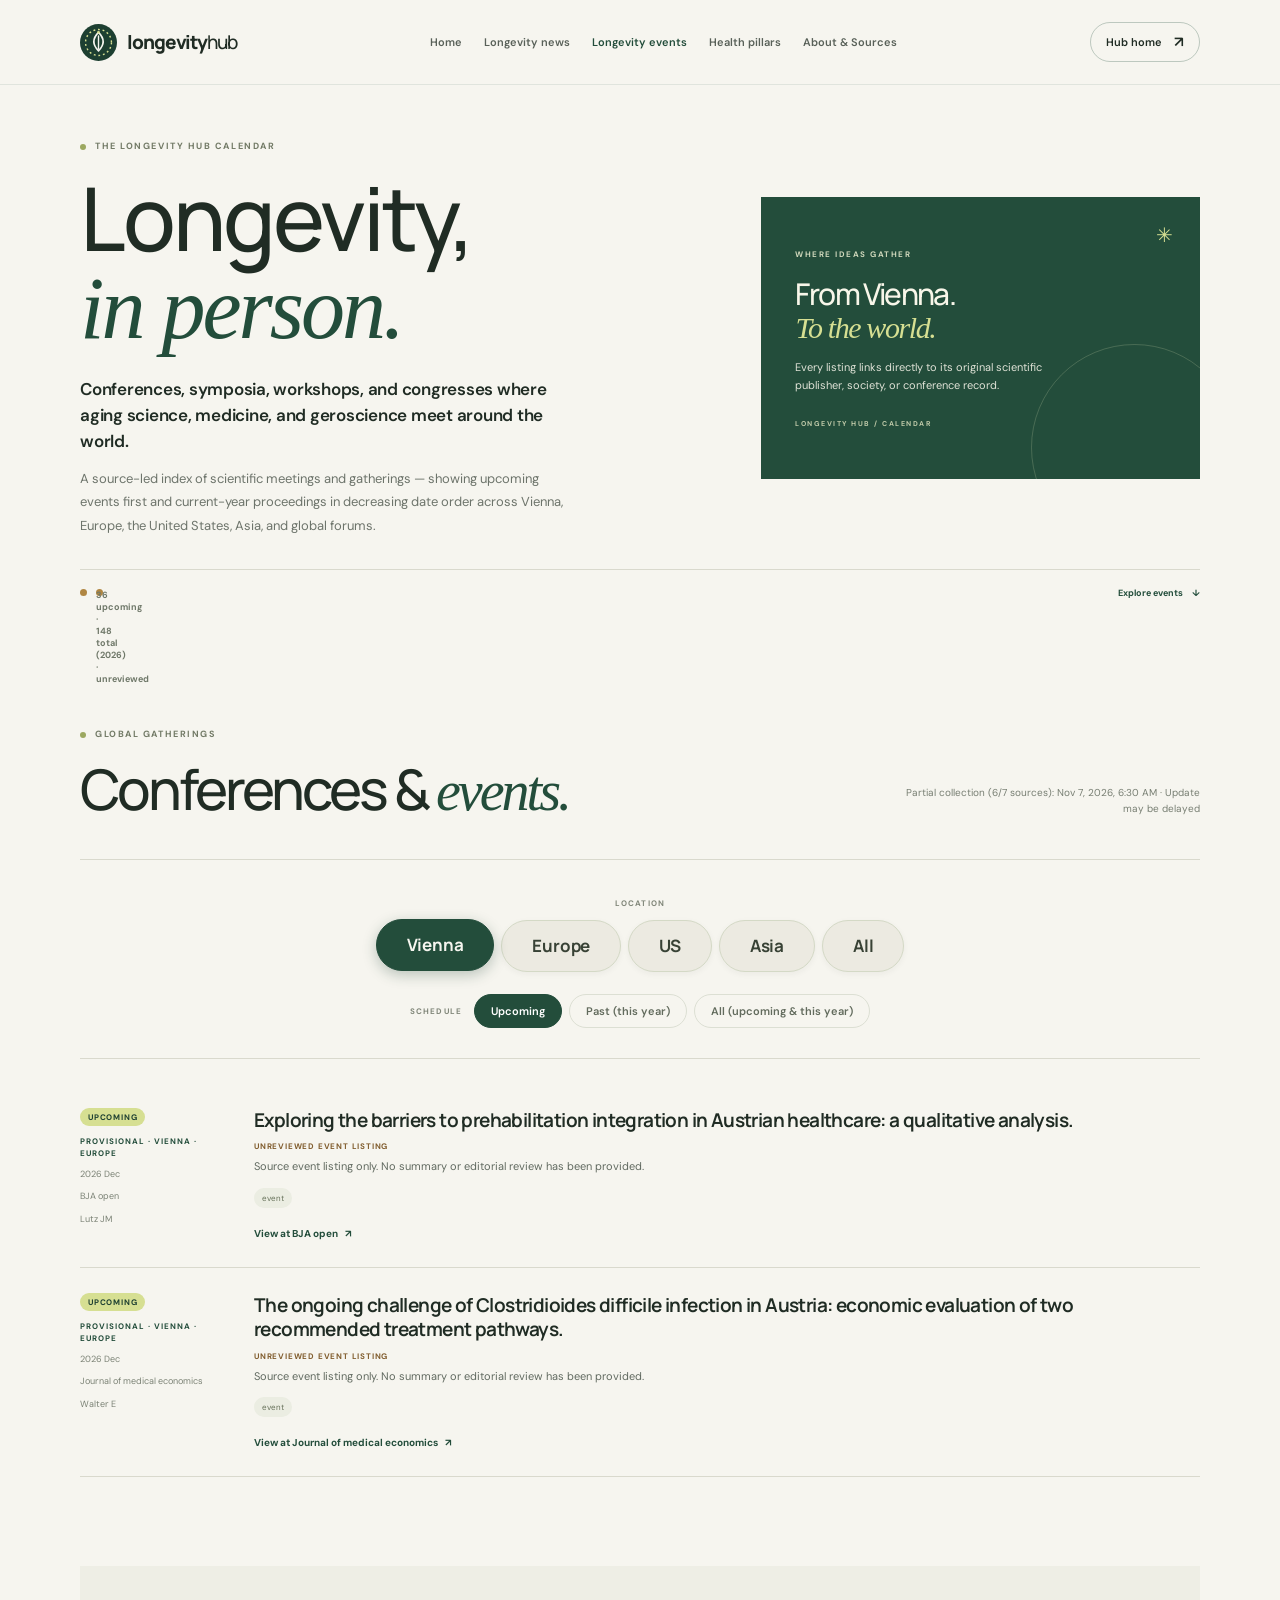
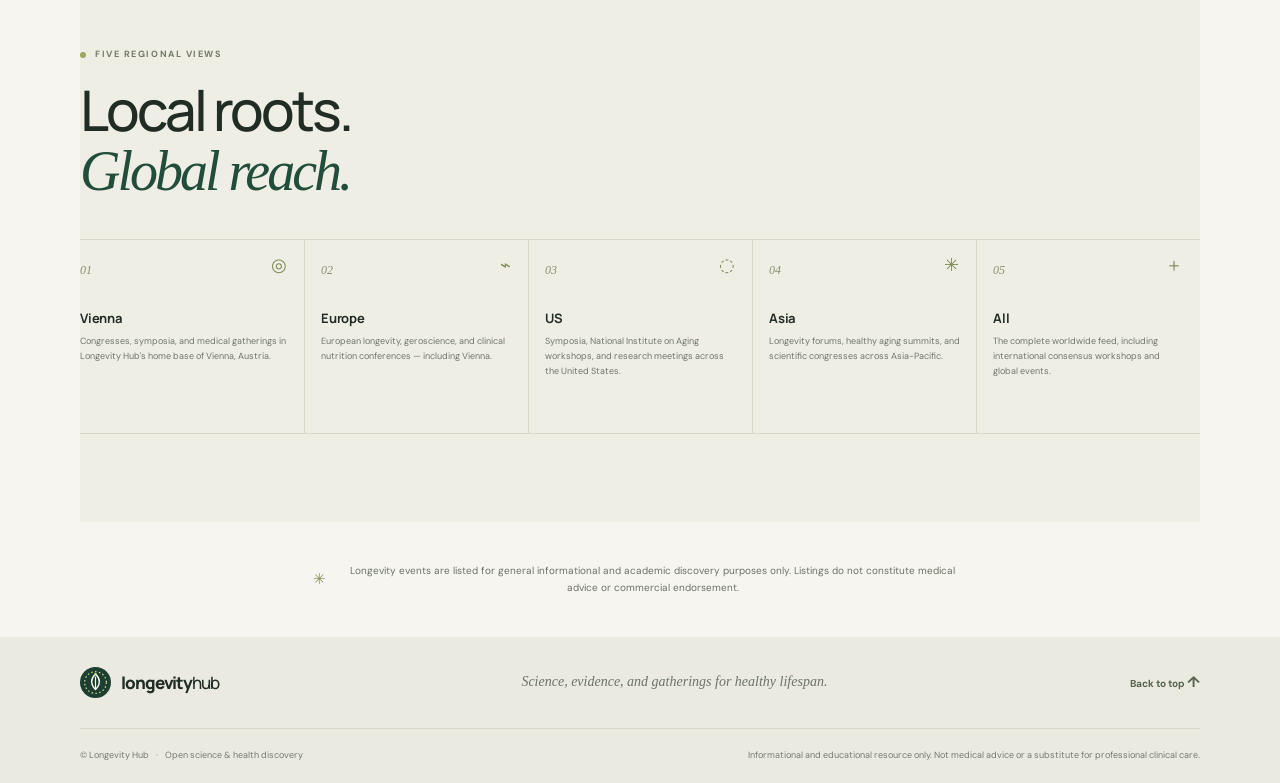
==== commit e551eb30: "Update events subpage: remove note, enlarge location selector and default to Vienna" ====
--- a/public/events/index.html
+++ b/public/events/index.html
@@ -61,15 +61,6 @@
         </div>
       </section>
 
-      <section class="editorial-notice" aria-labelledby="notice-title">
-        <span class="notice-icon" aria-hidden="true">i</span>
-        <div>
-          <h2 id="notice-title">A note on where things stand</h2>
-          <p>Conferences, symposia, and event records from the latest successful background collection are listed below as source-linked metadata. Upcoming events are displayed first, followed by events from this year in decreasing date order. Location groupings (Vienna, Europe, US, Asia, All) and tags are automated and provisional. Follow the original source link for official dates, venues, and proceedings.</p>
-        </div>
-        <span class="notice-status">METADATA ONLY<br>NOT EDITORIALLY REVIEWED</span>
-      </section>
-
       <section class="feed-section" id="latest" aria-labelledby="latest-title">
         <div class="feed-heading">
           <div>
@@ -79,23 +70,23 @@
           <p id="feed-freshness" class="feed-freshness">Feed status: loading source metadata.</p>
         </div>
 
-        <div class="filter-bar" aria-label="Filter events by schedule and location">
-          <div class="filter-group">
-            <span class="filter-label">Schedule</span>
-            <div class="filter-options" role="group" aria-label="Event timeframe">
+        <div class="filter-bar" aria-label="Filter events by location and schedule">
+          <div class="filter-group location-filter-group">
+            <span class="filter-label location-filter-label">Location</span>
+            <div class="filter-options location-options" role="group" aria-label="Event location">
+              <button class="filter-button location-button is-active" type="button" data-location="vienna" aria-pressed="true">Vienna</button>
+              <button class="filter-button location-button" type="button" data-location="europe" aria-pressed="false">Europe</button>
+              <button class="filter-button location-button" type="button" data-location="us" aria-pressed="false">US</button>
+              <button class="filter-button location-button" type="button" data-location="asia" aria-pressed="false">Asia</button>
+              <button class="filter-button location-button" type="button" data-location="all" aria-pressed="false">All</button>
+            </div>
+          </div>
+          <div class="filter-group schedule-filter-group">
+            <span class="filter-label schedule-filter-label">Schedule</span>
+            <div class="filter-options schedule-options" role="group" aria-label="Event timeframe">
               <button class="filter-button is-active" type="button" data-timeframe="upcoming" aria-pressed="true">Upcoming</button>
               <button class="filter-button" type="button" data-timeframe="past" aria-pressed="false">Past (this year)</button>
               <button class="filter-button" type="button" data-timeframe="all" aria-pressed="false">All (upcoming &amp; this year)</button>
-            </div>
-          </div>
-          <div class="filter-group">
-            <span class="filter-label">Location</span>
-            <div class="filter-options" role="group" aria-label="Event location">
-              <button class="filter-button is-active" type="button" data-location="all" aria-pressed="true">All</button>
-              <button class="filter-button" type="button" data-location="vienna" aria-pressed="false">Vienna</button>
-              <button class="filter-button" type="button" data-location="europe" aria-pressed="false">Europe</button>
-              <button class="filter-button" type="button" data-location="us" aria-pressed="false">US</button>
-              <button class="filter-button" type="button" data-location="asia" aria-pressed="false">Asia</button>
             </div>
           </div>
         </div>
--- a/public/events/events.css
+++ b/public/events/events.css
@@ -431,15 +431,99 @@
 
 .filter-bar {
   display: flex;
-  min-height: 67px;
-  flex-wrap: wrap;
-  align-items: center;
-  justify-content: space-between;
-  gap: 16px 28px;
-  padding-block: 14px;
+  flex-direction: column;
+  align-items: center;
+  justify-content: center;
+  gap: 22px;
+  padding: 38px 20px 30px;
   margin-top: 37px;
   border-top: 1px solid var(--line);
   border-bottom: 1px solid var(--line);
+  text-align: center;
+}
+
+.location-filter-group {
+  display: flex;
+  flex-direction: column;
+  align-items: center;
+  justify-content: center;
+  gap: 12px;
+  width: 100%;
+}
+
+.location-filter-label {
+  color: var(--moss);
+  font-size: 11px;
+  font-weight: 700;
+  letter-spacing: 1.6px;
+  text-transform: uppercase;
+}
+
+.location-options {
+  display: flex;
+  flex-wrap: wrap;
+  align-items: center;
+  justify-content: center;
+  gap: 12px;
+}
+
+.filter-button.location-button {
+  min-height: 52px;
+  padding: 12px 30px;
+  border-radius: 999px;
+  font-family: var(--display);
+  font-size: 17px;
+  font-weight: 700;
+  letter-spacing: -0.2px;
+  color: #384235;
+  background: #eceae1;
+  border: 1.5px solid #d4d9c6;
+  box-shadow: 0 2px 6px rgba(32, 44, 36, 0.05);
+  cursor: pointer;
+  transition: all 180ms cubic-bezier(0.16, 1, 0.3, 1);
+}
+
+.filter-button.location-button:hover {
+  background: #e2e5d6;
+  border-color: #bcc4ad;
+  transform: translateY(-1px);
+}
+
+.filter-button.location-button.is-active {
+  background: var(--forest);
+  border-color: var(--forest);
+  color: #f6f5ef;
+  box-shadow: 0 4px 14px rgba(29, 63, 49, 0.28);
+  transform: translateY(-1px);
+}
+
+.filter-button.location-button.is-active:hover {
+  background: var(--forest-dark);
+  border-color: var(--forest-dark);
+}
+
+.schedule-filter-group {
+  display: flex;
+  flex-wrap: wrap;
+  align-items: center;
+  justify-content: center;
+  gap: 10px;
+}
+
+.schedule-filter-label {
+  color: #808679;
+  font-size: 9px;
+  font-weight: 700;
+  letter-spacing: 1.2px;
+  text-transform: uppercase;
+}
+
+.schedule-options {
+  display: flex;
+  flex-wrap: wrap;
+  align-items: center;
+  justify-content: center;
+  gap: 8px;
 }
 
 .filter-group {
@@ -465,19 +549,20 @@
 }
 
 .filter-button {
-  min-height: 31px;
-  padding: 0 13px;
-  border: 1px solid transparent;
+  min-height: 34px;
+  padding: 0 16px;
+  border: 1px solid #dcdfd3;
   border-radius: 99px;
   background: transparent;
   color: #626b5d;
   cursor: pointer;
-  font: 600 9px var(--sans);
+  font: 600 11px var(--sans);
   transition: background 150ms ease, color 150ms ease, border-color 150ms ease;
 }
 
 .filter-button:hover {
-  border-color: #d3d8c7;
+  border-color: #b8beab;
+  background: rgba(220, 223, 211, 0.35);
 }
 
 .filter-button.is-active {
@@ -965,23 +1050,45 @@
   }
 
   .filter-bar {
-    display: block;
-    padding-block: 13px;
+    display: flex;
+    flex-direction: column;
+    align-items: center;
+    justify-content: center;
+    padding: 24px 12px 20px;
+    gap: 16px;
+  }
+
+  .location-filter-group {
+    gap: 10px;
+  }
+
+  .location-options {
+    gap: 8px;
+  }
+
+  .filter-button.location-button {
+    min-height: 44px;
+    padding: 10px 20px;
+    font-size: 14px;
+  }
+
+  .schedule-filter-group {
+    gap: 8px;
+  }
+
+  .schedule-options {
+    gap: 6px;
   }
 
   .filter-label {
     display: block;
-    margin-bottom: 8px;
-  }
-
-  .filter-options {
-    gap: 5px;
+    margin-bottom: 2px;
   }
 
   .filter-button {
     min-height: 30px;
-    padding-inline: 10px;
-    font-size: 8px;
+    padding-inline: 11px;
+    font-size: 10px;
   }
 
   .story-card {
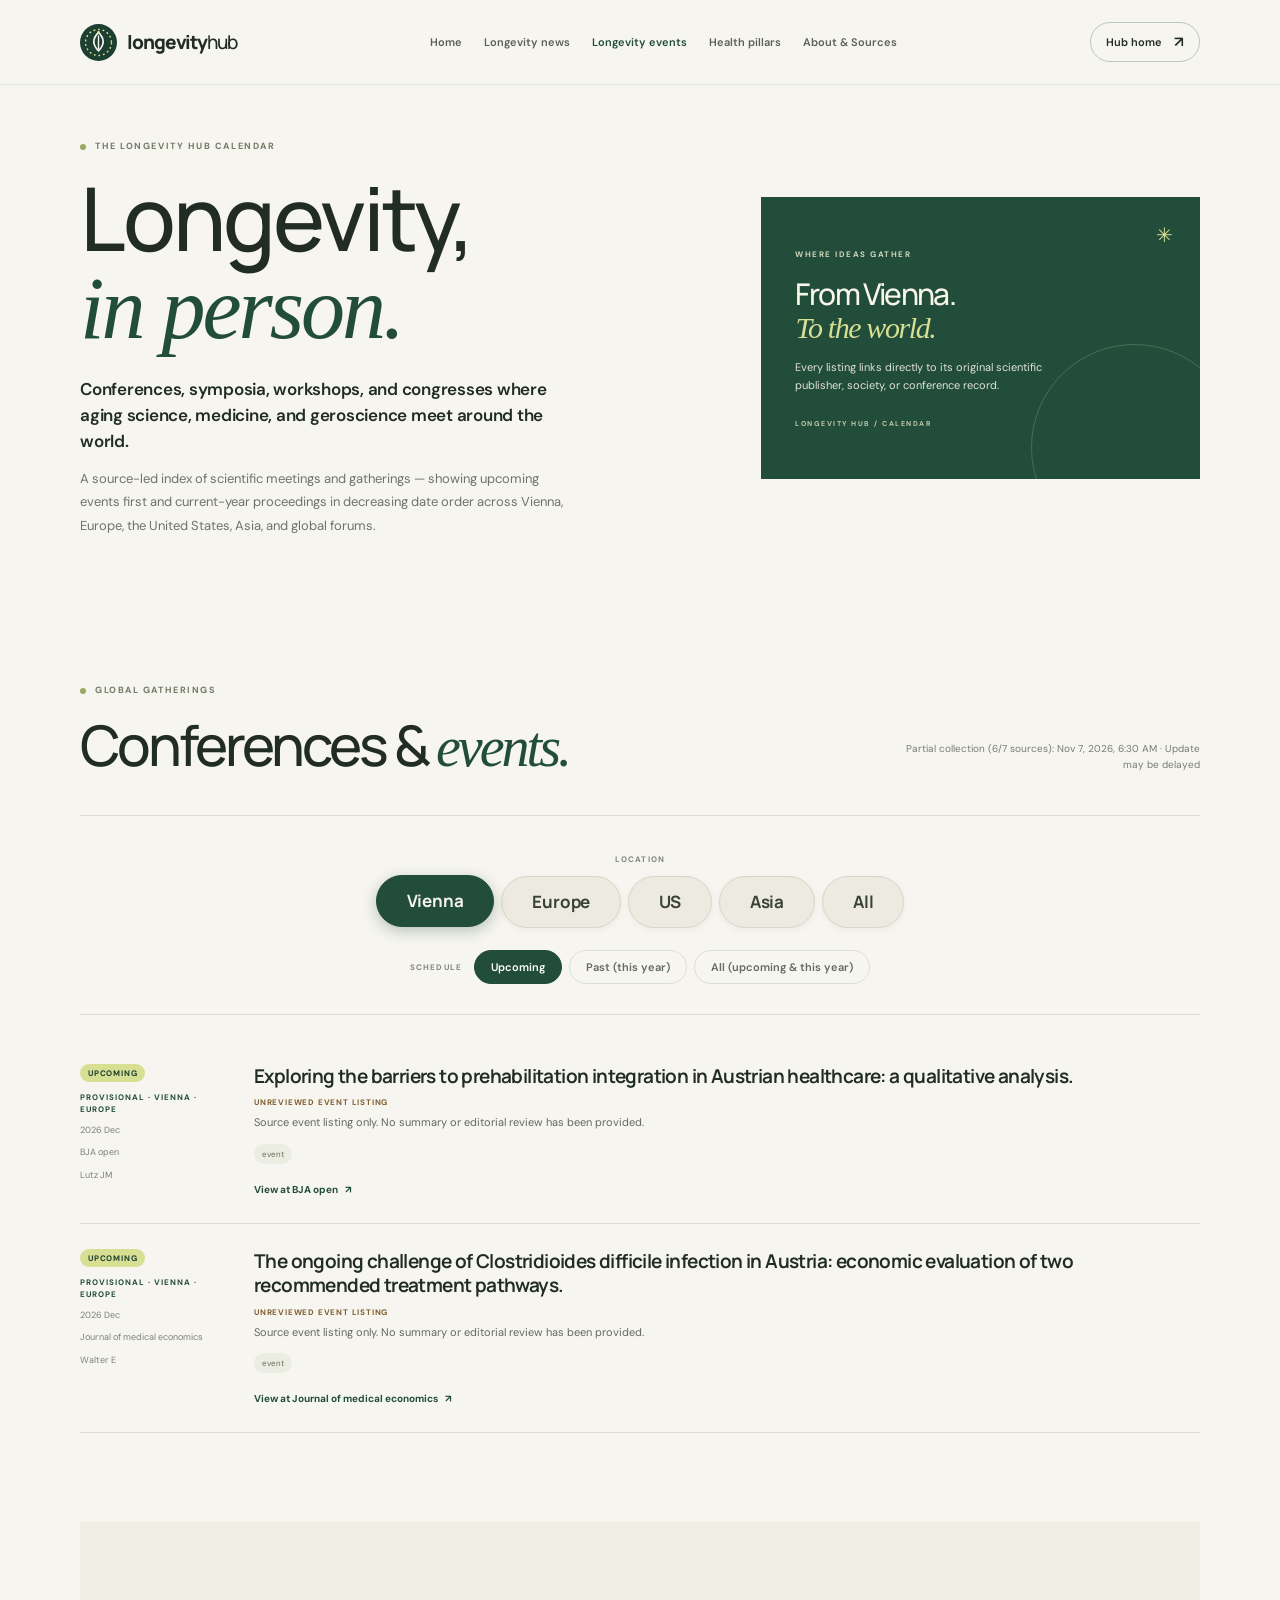
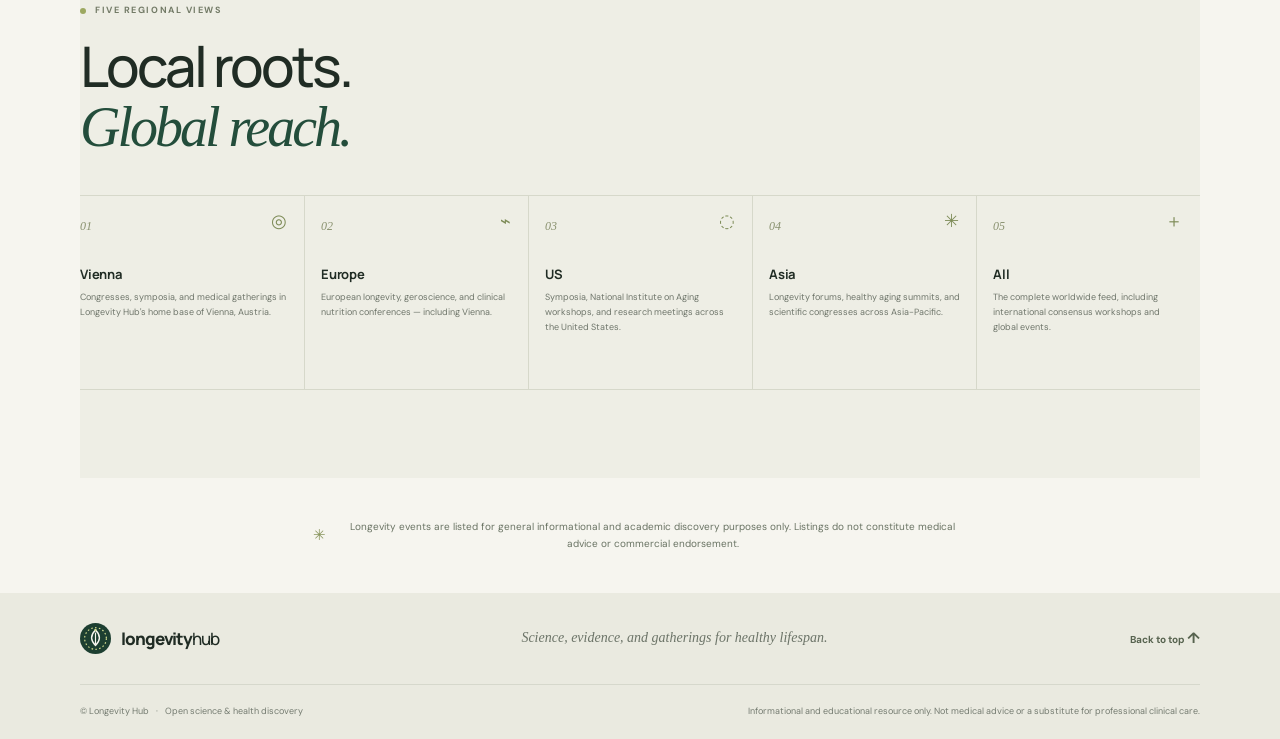
==== commit af28af58: "Remove events headline count item and add reactive featured event bubbles to homepage" ====
--- a/public/events/index.html
+++ b/public/events/index.html
@@ -55,10 +55,6 @@
           <p>Every listing links directly to its original scientific publisher, society, or conference record.</p>
           <span class="editorial-index">LONGEVITY HUB / CALENDAR</span>
         </aside>
-        <div class="hero-foot">
-          <span class="preview-status"><span aria-hidden="true"></span> <span id="headline-count">Collected events · unreviewed</span></span>
-          <a href="#latest">Explore events <span aria-hidden="true">↓</span></a>
-        </div>
       </section>
 
       <section class="feed-section" id="latest" aria-labelledby="latest-title">
--- a/public/events/events.css
+++ b/public/events/events.css
@@ -207,11 +207,10 @@
 .news-hero {
   position: relative;
   display: grid;
-  min-height: 505px;
   grid-template-columns: 1fr 0.77fr;
   align-items: center;
   gap: 10%;
-  padding-block: 55px 88px;
+  padding-block: 55px 44px;
 }
 
 .hero-copy {
@@ -314,39 +313,6 @@
   z-index: 1;
   color: #c1cbaa;
   font-size: 7px;
-}
-
-.hero-foot {
-  position: absolute;
-  right: 0;
-  bottom: 26px;
-  left: 0;
-  display: flex;
-  align-items: center;
-  justify-content: space-between;
-  padding-top: 17px;
-  border-top: 1px solid var(--line);
-}
-
-.preview-status,
-.hero-foot > a {
-  display: inline-flex;
-  align-items: center;
-  gap: 9px;
-  color: #6f7869;
-  font-size: 9px;
-  font-weight: 700;
-}
-
-.preview-status > span {
-  width: 7px;
-  height: 7px;
-  border-radius: 50%;
-  background: #b08642;
-}
-
-.hero-foot > a {
-  color: var(--forest);
 }
 
 .editorial-notice {
@@ -906,7 +872,7 @@
   .news-hero {
     min-height: 0;
     gap: 6%;
-    padding-block: 61px 92px;
+    padding-block: 50px 38px;
   }
 
   .editorial-card {
@@ -985,7 +951,7 @@
   .news-hero {
     grid-template-columns: 1fr;
     gap: 28px;
-    padding-block: 57px 91px;
+    padding-block: 45px 30px;
   }
 
   .hero-copy h1 {
@@ -1007,10 +973,6 @@
 
   .editorial-card h2 {
     font-size: 26px;
-  }
-
-  .hero-foot {
-    bottom: 24px;
   }
 
   .editorial-notice {
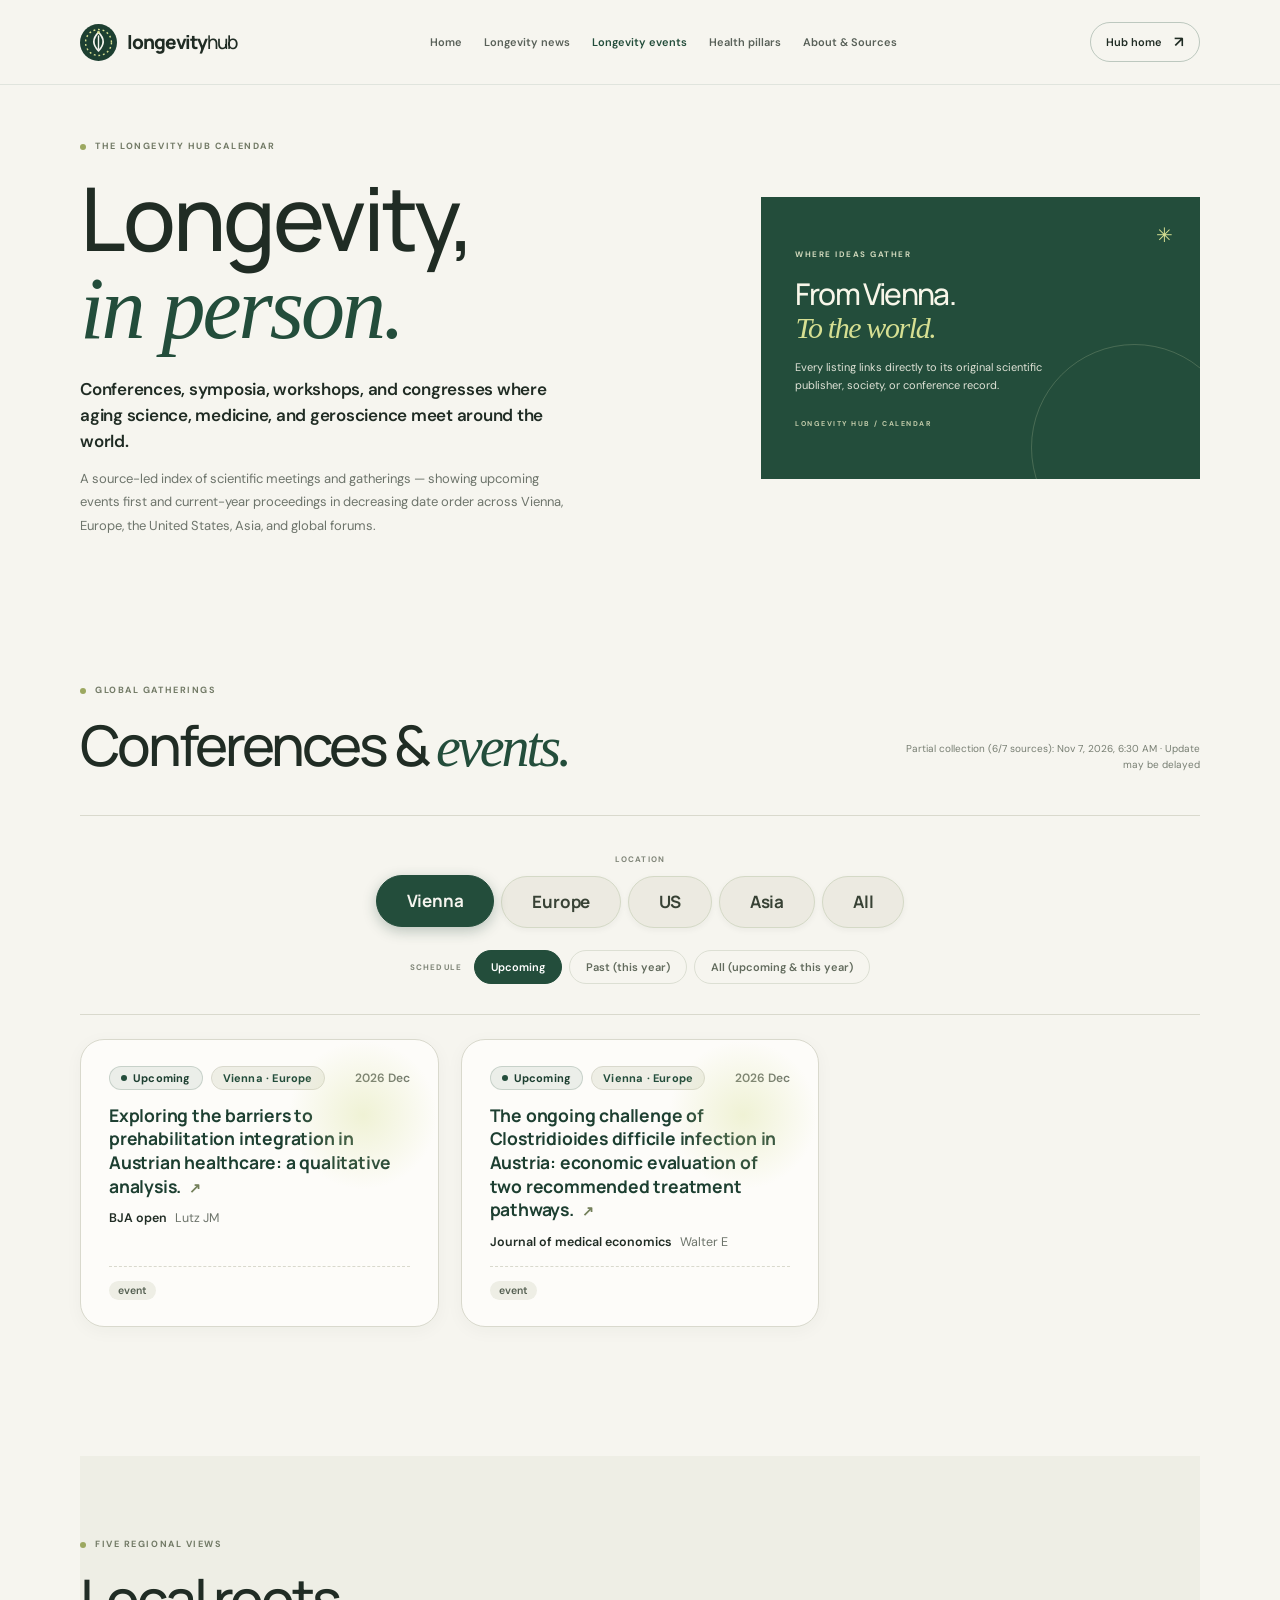
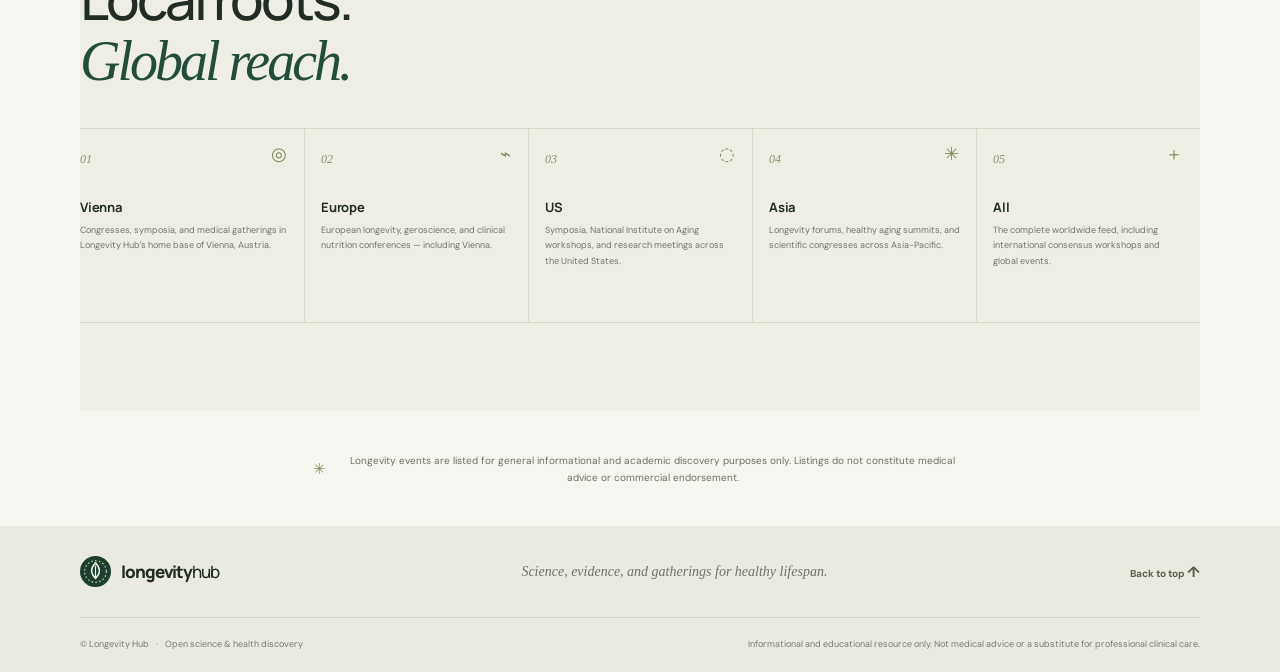
==== commit 92bc4a1c: "Update news and events listings to bubble-grid layout and remove review notices" ====
--- a/public/events/index.html
+++ b/public/events/index.html
@@ -88,13 +88,13 @@
         </div>
 
         <p class="sr-only" id="filter-status" aria-live="polite" aria-atomic="true"></p>
-        <div class="story-list" id="story-list" aria-live="polite" aria-busy="true">
+        <div class="story-list events-bubble-grid" id="story-list" aria-live="polite" aria-busy="true">
           <div class="feed-message" id="feed-message">
             <span class="message-ornament" aria-hidden="true">✳</span>
             <p class="message-label">Source roundup</p>
             <h3>Loading collected events.</h3>
-            <p>Source metadata and original conference links will appear here. No summaries are generated.</p>
-            <span class="message-foot">UNREVIEWED SOURCE METADATA</span>
+            <p>Source metadata and original conference links will appear here.</p>
+            <span class="message-foot">SOURCE METADATA</span>
           </div>
         </div>
       </section>
--- a/public/events/events.css
+++ b/public/events/events.css
@@ -542,7 +542,193 @@
   padding-top: 24px;
 }
 
+/* ==========================================================================
+   Bubble Grid & Bubble Card Styles (Consistent with Main Site)
+   ========================================================================== */
+
+.events-bubble-grid {
+  display: grid;
+  grid-template-columns: repeat(auto-fill, minmax(330px, 1fr));
+  gap: 22px;
+  margin-bottom: 40px;
+  min-height: 200px;
+  transition: opacity 0.2s ease;
+}
+
+.event-bubble {
+  position: relative;
+  display: flex;
+  flex-direction: column;
+  justify-content: space-between;
+  padding: 26px 28px;
+  border-radius: 24px;
+  background: #fdfcf9;
+  border: 1.5px solid var(--line);
+  box-shadow: 0 4px 18px rgba(32, 44, 36, 0.04);
+  transition: all 0.28s cubic-bezier(0.16, 1, 0.3, 1);
+  overflow: hidden;
+}
+
+.event-bubble::before {
+  content: "";
+  position: absolute;
+  top: 0;
+  right: 0;
+  width: 150px;
+  height: 150px;
+  border-radius: 50%;
+  pointer-events: none;
+  transition: opacity 0.3s ease;
+}
+
+.event-bubble.is-upcoming::before {
+  background: radial-gradient(circle, rgba(214, 223, 146, 0.35) 0%, transparent 70%);
+}
+
+.event-bubble.is-past::before {
+  background: radial-gradient(circle, rgba(222, 222, 210, 0.4) 0%, transparent 70%);
+}
+
+.event-bubble:hover {
+  transform: translateY(-4px);
+  border-color: var(--forest);
+  box-shadow: 0 12px 30px rgba(35, 77, 59, 0.12);
+}
+
+.bubble-top {
+  display: flex;
+  align-items: center;
+  justify-content: space-between;
+  gap: 12px;
+  margin-bottom: 14px;
+}
+
+.bubble-badges {
+  display: flex;
+  align-items: center;
+  gap: 8px;
+  flex-wrap: wrap;
+}
+
+.bubble-pill {
+  display: inline-flex;
+  align-items: center;
+  gap: 6px;
+  padding: 4px 11px;
+  border-radius: 999px;
+  font-size: 11px;
+  font-weight: 700;
+  letter-spacing: 0.2px;
+}
+
+.bubble-pill-upcoming {
+  background: rgba(35, 77, 59, 0.08);
+  color: var(--forest-dark);
+  border: 1px solid rgba(35, 77, 59, 0.18);
+}
+
+.bubble-pill-past {
+  background: #edece3;
+  color: #6a7364;
+  border: 1px solid rgba(109, 116, 107, 0.2);
+}
+
+.bubble-pill-loc {
+  background: var(--soft);
+  color: var(--forest);
+  border: 1px solid var(--line);
+}
+
+.pulse-dot {
+  width: 6px;
+  height: 6px;
+  border-radius: 50%;
+  background: #234d3b;
+  box-shadow: 0 0 0 rgba(35, 77, 59, 0.4);
+  animation: pulse 2s infinite;
+}
+
+@keyframes pulse {
+  0% { transform: scale(0.95); box-shadow: 0 0 0 0 rgba(35, 77, 59, 0.7); }
+  70% { transform: scale(1); box-shadow: 0 0 0 6px rgba(35, 77, 59, 0); }
+  100% { transform: scale(0.95); box-shadow: 0 0 0 0 rgba(35, 77, 59, 0); }
+}
+
+.bubble-date {
+  font-size: 12px;
+  font-weight: 600;
+  color: var(--muted);
+  white-space: nowrap;
+}
+
+.bubble-title {
+  margin: 0 0 12px 0;
+  font-family: var(--display);
+  font-size: 17.5px;
+  font-weight: 700;
+  line-height: 1.35;
+  letter-spacing: -0.2px;
+  color: var(--forest-dark);
+}
+
+.bubble-title a {
+  color: inherit;
+  display: inline;
+  transition: color 0.15s ease;
+}
+
+.bubble-title a:hover {
+  color: var(--moss);
+}
+
+.bubble-arrow {
+  display: inline-block;
+  margin-left: 4px;
+  font-size: 14px;
+  color: var(--moss);
+  transition: transform 0.2s ease;
+}
+
+.event-bubble:hover .bubble-arrow {
+  transform: translate(2px, -2px);
+  color: var(--forest);
+}
+
+.bubble-meta {
+  display: flex;
+  align-items: center;
+  gap: 8px;
+  flex-wrap: wrap;
+  font-size: 12.5px;
+  color: var(--muted);
+  margin-bottom: 16px;
+}
+
+.bubble-publisher {
+  font-weight: 600;
+  color: var(--ink);
+}
+
+.bubble-tags {
+  display: flex;
+  flex-wrap: wrap;
+  gap: 6px;
+  margin-top: auto;
+  padding-top: 14px;
+  border-top: 1px dashed var(--line);
+}
+
+.bubble-tag-pill {
+  font-size: 10.5px;
+  font-weight: 600;
+  padding: 3px 9px;
+  border-radius: 999px;
+  background: var(--soft);
+  color: #556052;
+}
+
 .feed-message {
+  grid-column: 1 / -1;
   position: relative;
   display: flex;
   min-height: 270px;
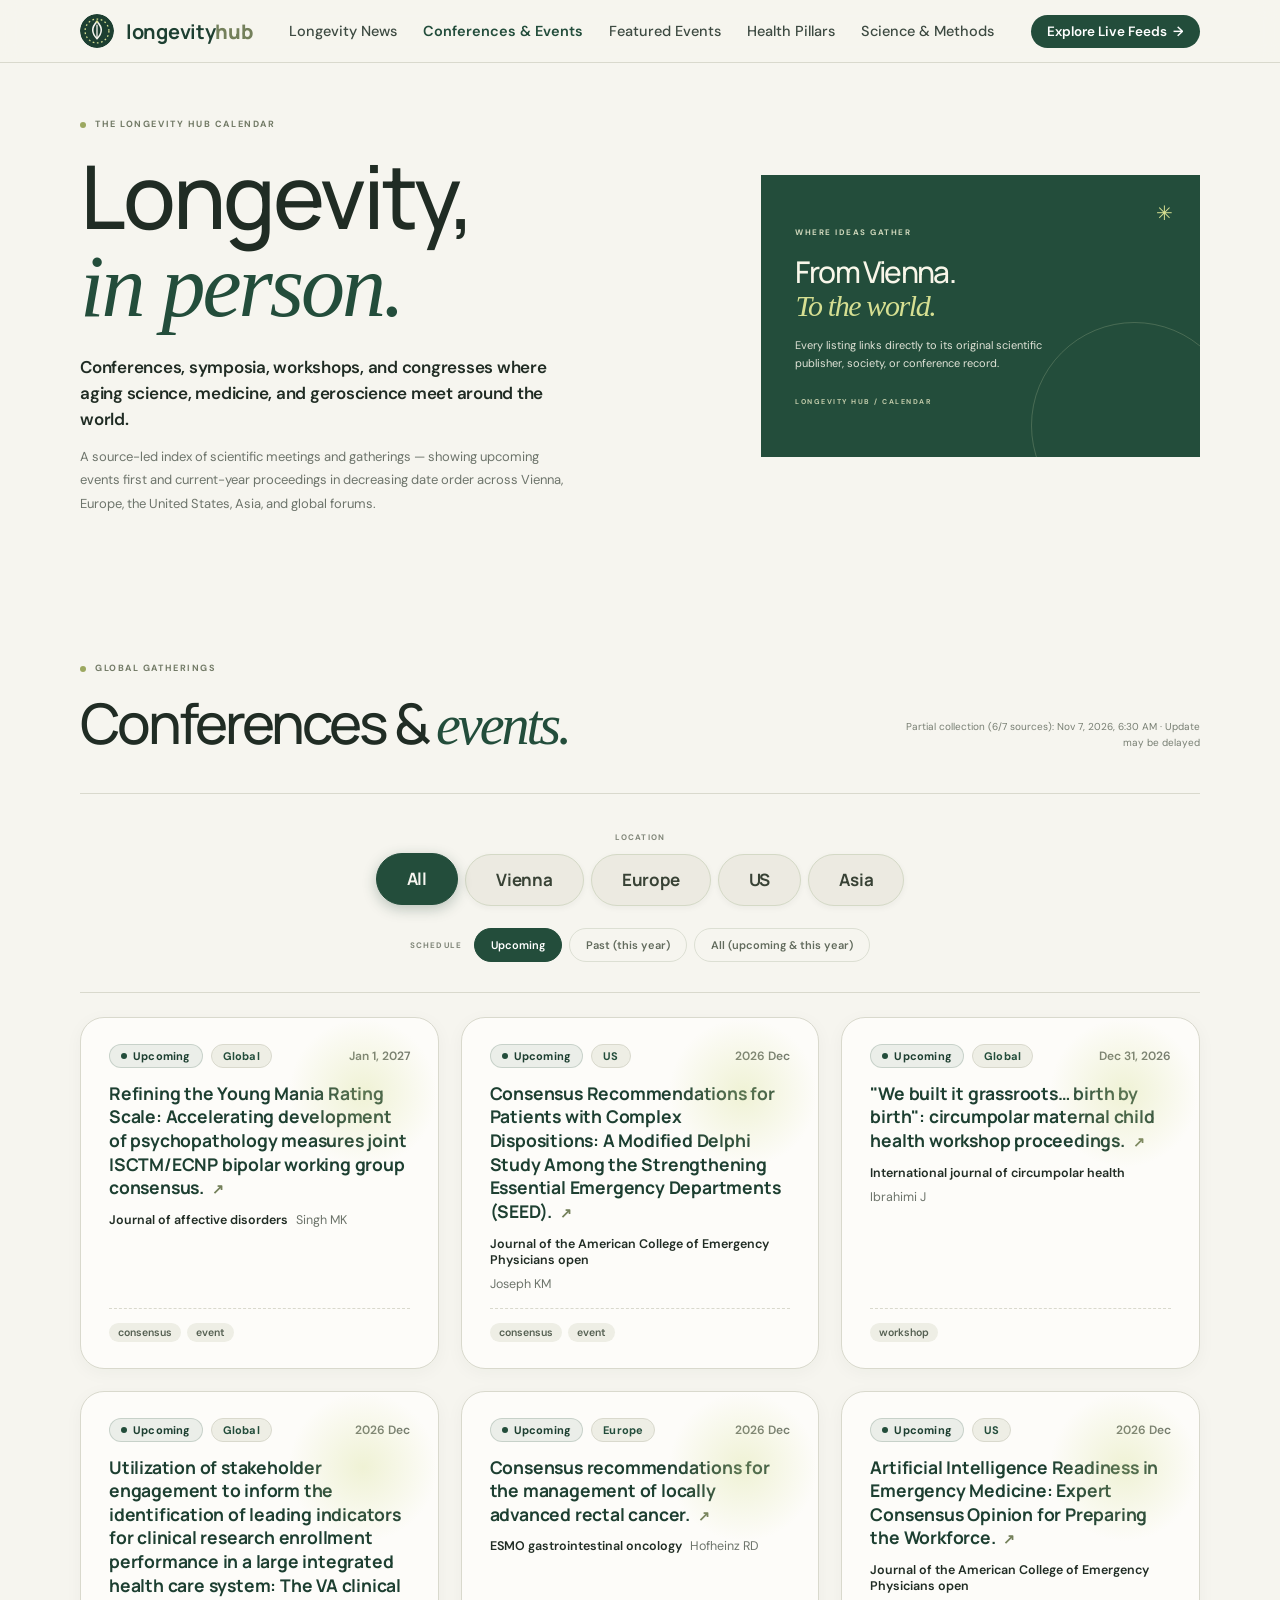
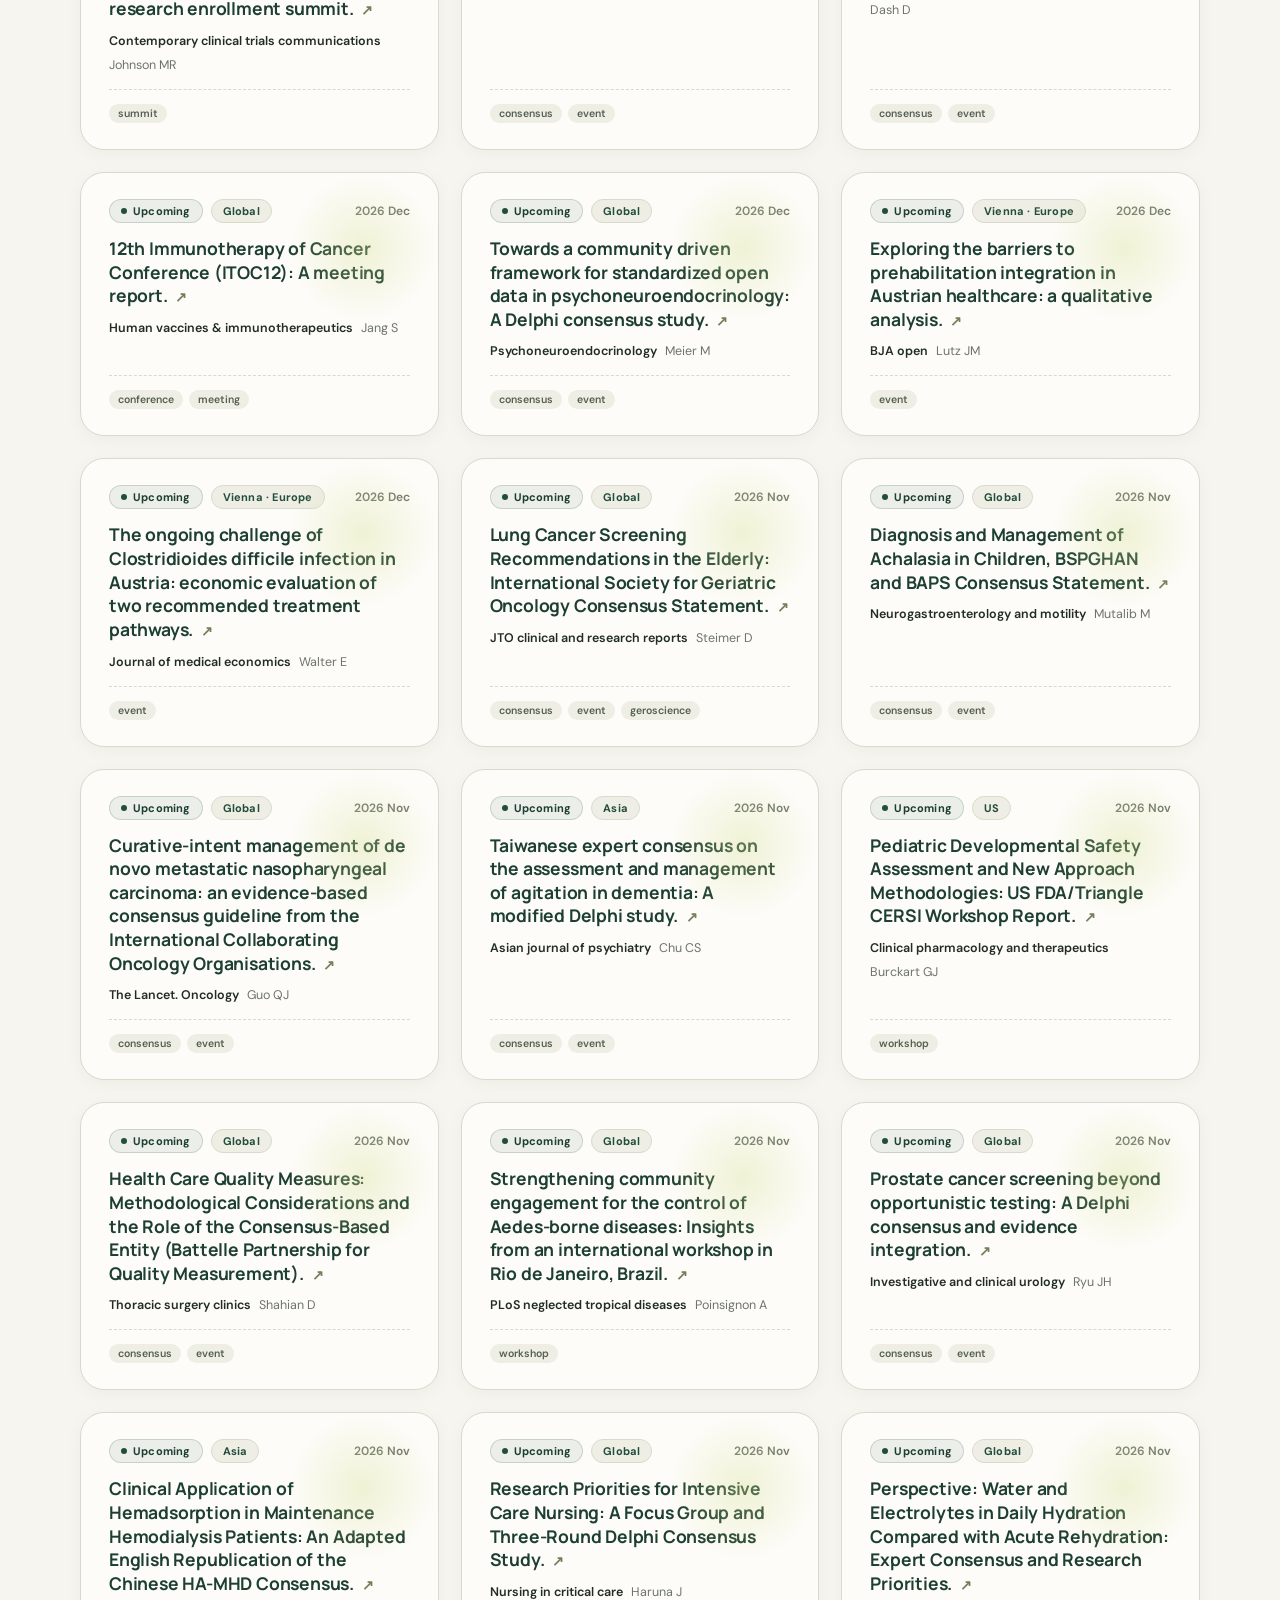
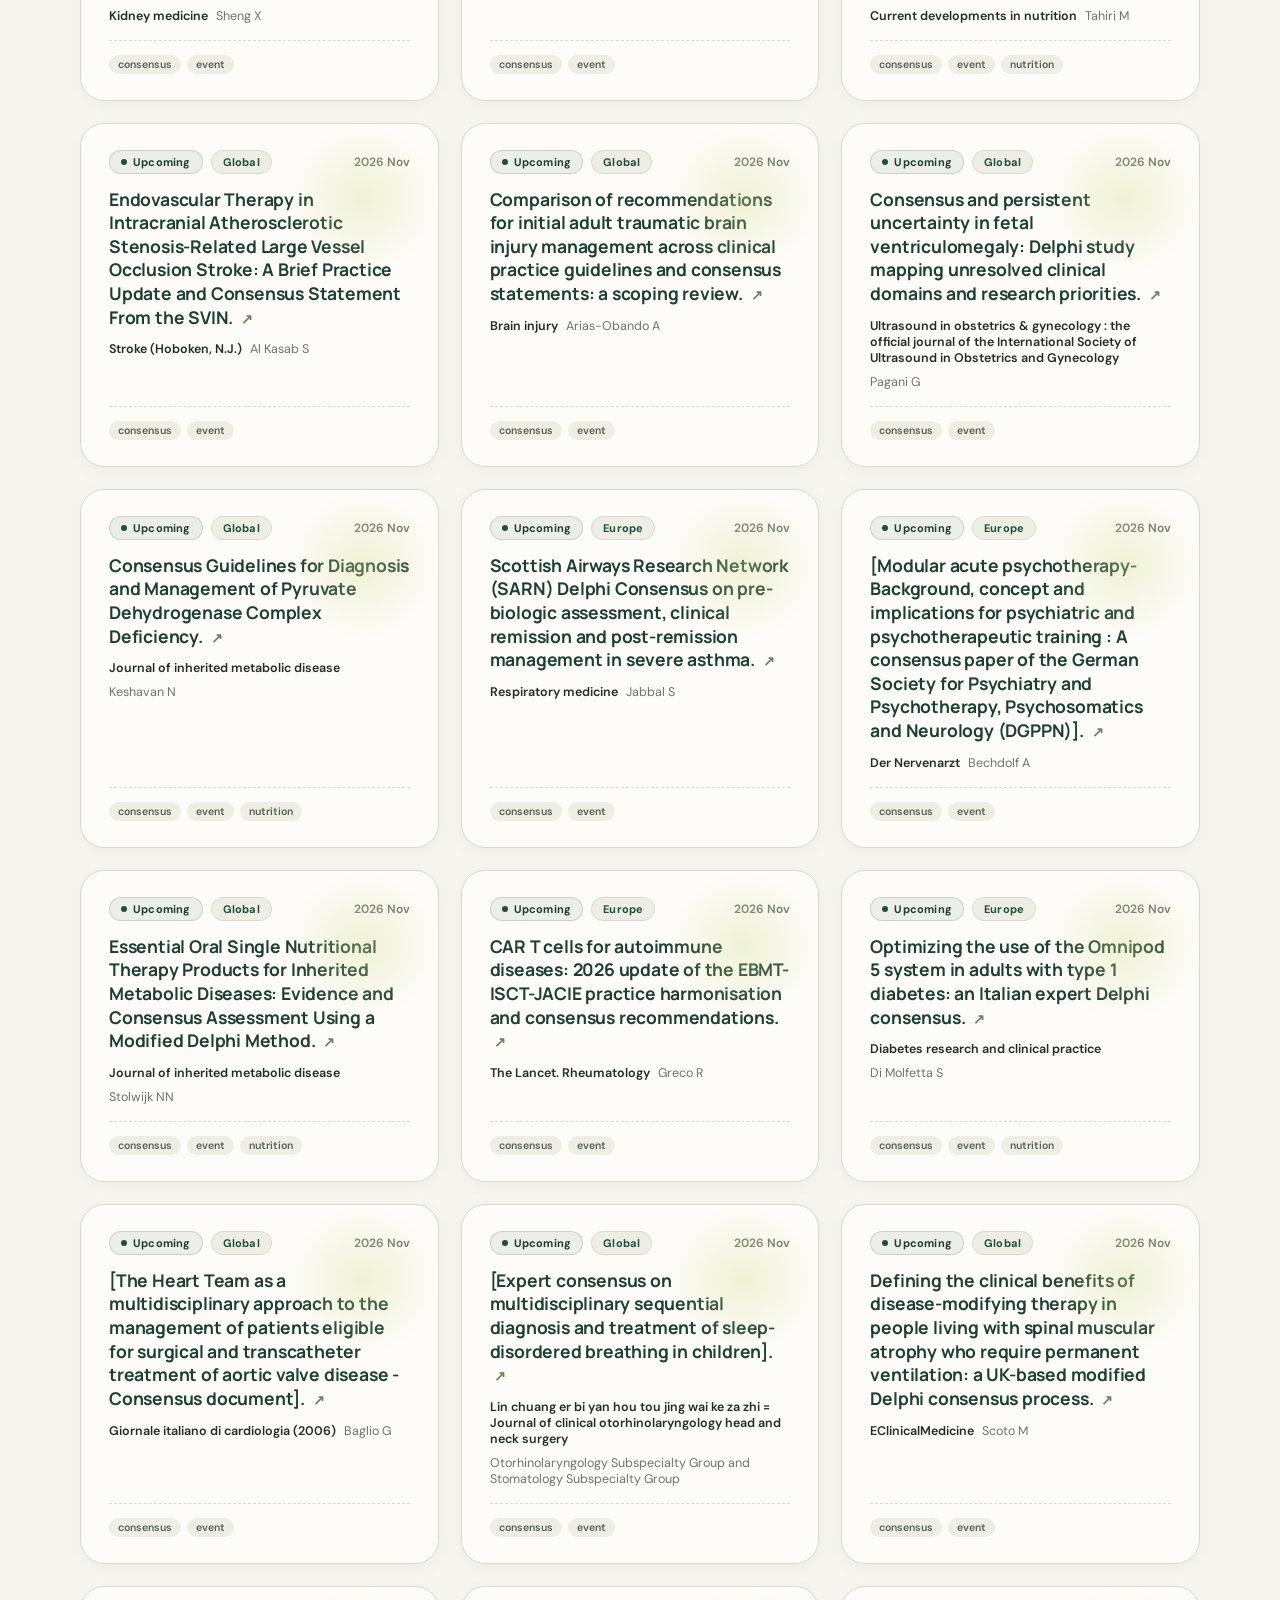
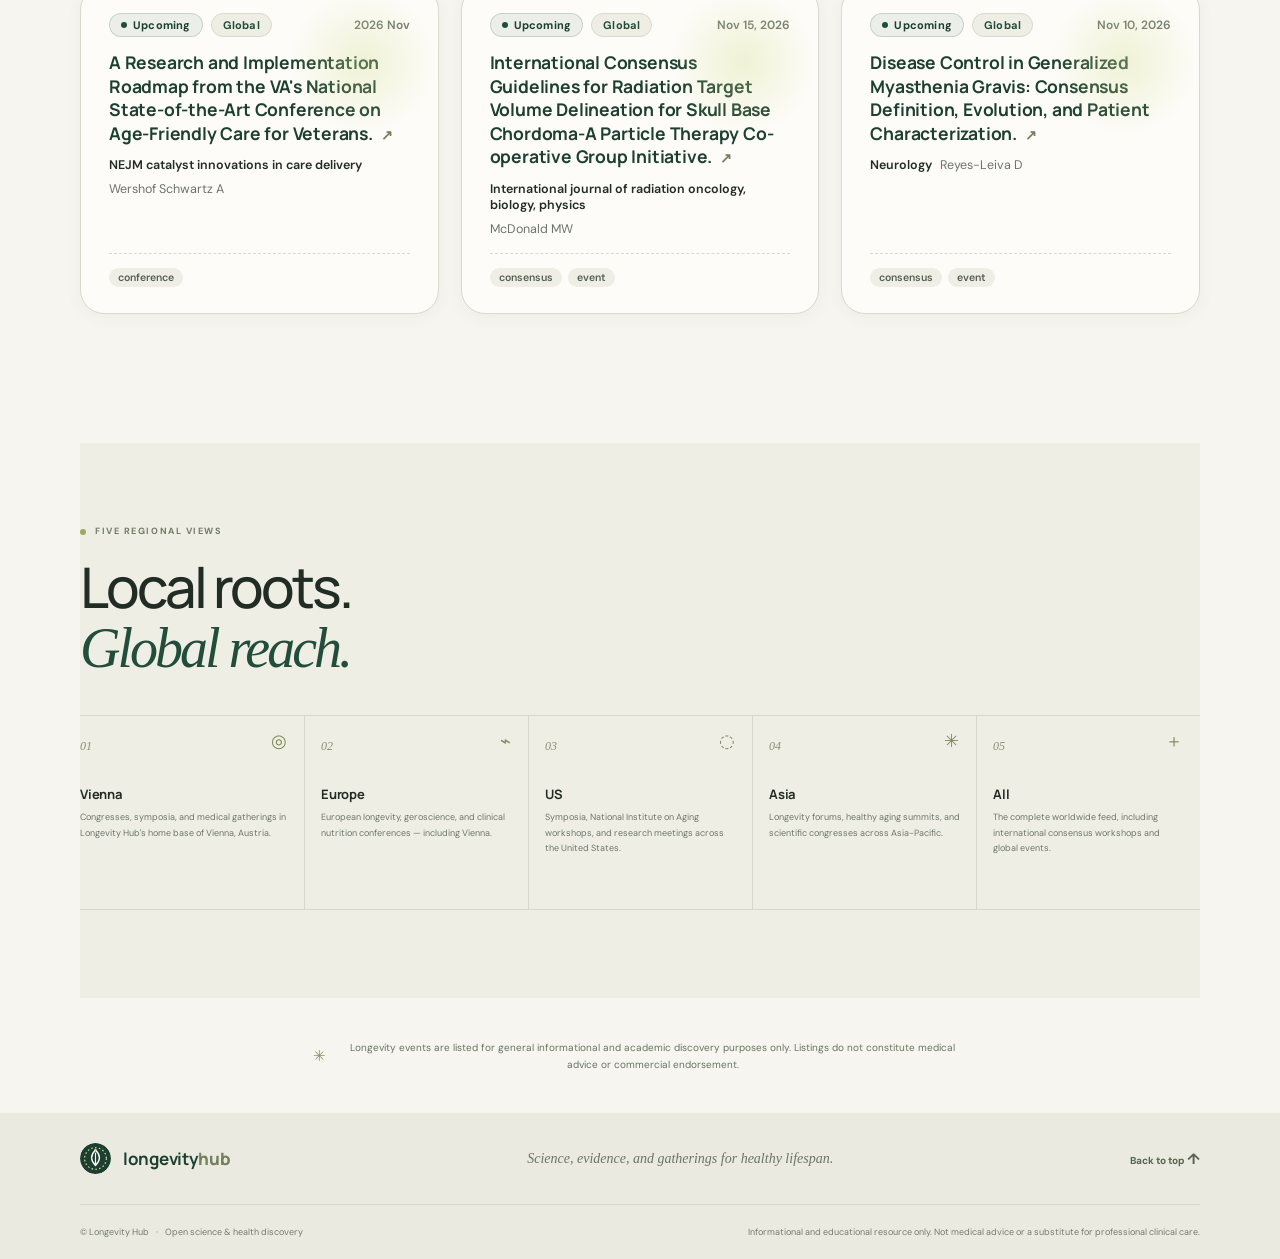
==== commit a04e84f2: "Set default events location to All and unify header navigation style with main page" ====
--- a/public/events/index.html
+++ b/public/events/index.html
@@ -30,13 +30,13 @@
           <span class="brand-name">longevity<span>hub</span></span>
         </a>
         <nav class="primary-nav" aria-label="Main navigation">
-          <a href="../">Home</a>
-          <a href="../news/">Longevity news</a>
-          <a href="./" aria-current="page">Longevity events</a>
-          <a href="../#pillars">Health pillars</a>
-          <a href="../#sources">About &amp; Sources</a>
+          <a href="../news/">Longevity News</a>
+          <a href="./" aria-current="page">Conferences &amp; Events</a>
+          <a href="../#featured-events">Featured Events</a>
+          <a href="../#pillars">Health Pillars</a>
+          <a href="../#principles">Science &amp; Methods</a>
         </nav>
-        <a class="header-cta" href="../">Hub home <span aria-hidden="true">↗</span></a>
+        <a class="header-cta" href="../news/">Explore Live Feeds <span aria-hidden="true">→</span></a>
       </div>
     </header>
 
@@ -70,11 +70,11 @@
           <div class="filter-group location-filter-group">
             <span class="filter-label location-filter-label">Location</span>
             <div class="filter-options location-options" role="group" aria-label="Event location">
-              <button class="filter-button location-button is-active" type="button" data-location="vienna" aria-pressed="true">Vienna</button>
+              <button class="filter-button location-button is-active" type="button" data-location="all" aria-pressed="true">All</button>
+              <button class="filter-button location-button" type="button" data-location="vienna" aria-pressed="false">Vienna</button>
               <button class="filter-button location-button" type="button" data-location="europe" aria-pressed="false">Europe</button>
               <button class="filter-button location-button" type="button" data-location="us" aria-pressed="false">US</button>
               <button class="filter-button location-button" type="button" data-location="asia" aria-pressed="false">Asia</button>
-              <button class="filter-button location-button" type="button" data-location="all" aria-pressed="false">All</button>
             </div>
           </div>
           <div class="filter-group schedule-filter-group">
--- a/public/events/events.css
+++ b/public/events/events.css
@@ -5,6 +5,7 @@
   --paper: #f6f5ef;
   --soft: #eeeee5;
   --ink: #202c24;
+  --ink-light: #3d4a41;
   --forest: #234d3b;
   --forest-dark: #1d3f31;
   --moss: #74805b;
@@ -66,47 +67,55 @@
 }
 
 .site-header {
-  position: relative;
-  z-index: 2;
-  border-bottom: 1px solid rgba(35, 77, 59, 0.1);
+  position: sticky;
+  top: 0;
+  z-index: 90;
+  background: rgba(246, 245, 239, 0.94);
+  backdrop-filter: blur(10px);
+  -webkit-backdrop-filter: blur(10px);
+  border-bottom: 1px solid var(--line);
 }
 
 .header-inner {
   display: flex;
-  min-height: 84px;
   align-items: center;
   justify-content: space-between;
+  padding: 14px 0;
   gap: 20px;
 }
 
 .brand {
   display: inline-flex;
+  align-items: center;
+  gap: 12px;
+  font-weight: 700;
+  font-family: var(--display);
+  letter-spacing: -0.02em;
+}
+
+.brand-mark {
+  display: inline-block;
+  width: 34px;
+  height: 34px;
+  border-radius: 50%;
+  overflow: hidden;
   flex-shrink: 0;
-  align-items: center;
-  gap: 10px;
-}
-
-.brand-mark {
-  display: grid;
-  width: 37px;
-  height: 37px;
-  color: var(--forest);
-  place-items: center;
 }
 
 .brand-mark svg {
   width: 100%;
+  height: 100%;
+  display: block;
 }
 
 .brand-name {
-  font-family: var(--display);
-  font-size: 19px;
+  font-size: 20px;
+  color: var(--forest-dark);
+}
+
+.brand-name span {
+  color: var(--moss);
   font-weight: 800;
-  letter-spacing: -1.1px;
-}
-
-.brand-name > span {
-  font-weight: 500;
 }
 
 .brand-name small {
@@ -121,42 +130,45 @@
 .primary-nav {
   display: flex;
   align-items: center;
-  gap: 22px;
-}
-
-.primary-nav a,
+  gap: 26px;
+  font-size: 14.5px;
+  font-weight: 500;
+  color: var(--ink-light);
+}
+
+.primary-nav a {
+  transition: color 0.15s ease;
+}
+
+.primary-nav a:hover,
+.primary-nav a[aria-current="page"] {
+  color: var(--forest);
+  font-weight: 600;
+}
+
 .header-cta {
-  font-size: 11px;
+  display: inline-flex;
+  align-items: center;
+  gap: 6px;
+  padding: 8px 16px;
+  background: var(--forest);
+  color: #fff;
+  font-size: 13.5px;
   font-weight: 600;
-  transition: color 160ms ease;
-}
-
-.primary-nav a {
-  color: #596159;
-}
-
-.primary-nav a:hover,
-.header-cta:hover,
+  border-radius: 999px;
+  transition: background 0.2s ease, transform 0.15s ease;
+}
+
+.header-cta:hover {
+  background: var(--forest-dark);
+  color: #fff;
+  transform: translateY(-1px);
+}
+
 .footer-top:hover {
   color: #87954f;
 }
 
-.primary-nav a[aria-current="page"] {
-  color: var(--forest);
-}
-
-.header-cta {
-  display: inline-flex;
-  min-height: 40px;
-  flex-shrink: 0;
-  align-items: center;
-  gap: 12px;
-  padding-inline: 15px;
-  border: 1px solid rgba(35, 77, 59, 0.27);
-  border-radius: 99px;
-}
-
-.header-cta span,
 .footer-top span {
   font-size: 15px;
 }
@@ -1043,16 +1055,9 @@
     width: min(100% - 64px, 720px);
   }
 
-  .header-inner {
-    flex-wrap: wrap;
-    padding-block: 13px;
-  }
-
   .primary-nav {
-    order: 3;
-    width: 100%;
-    justify-content: space-between;
-    gap: 14px;
+    gap: 18px;
+    font-size: 13.5px;
   }
 
   .news-hero {
@@ -1103,35 +1108,26 @@
   }
 
   .header-inner {
-    min-height: 0;
+    padding: 12px 0;
     gap: 12px;
   }
 
   .brand-mark {
-    width: 33px;
-    height: 33px;
+    width: 32px;
+    height: 32px;
   }
 
   .brand-name {
     font-size: 18px;
   }
 
+  .primary-nav {
+    display: none;
+  }
+
   .header-cta {
-    min-height: 35px;
-    padding-inline: 11px;
-    font-size: 9px;
-  }
-
-  .primary-nav {
-    overflow-x: auto;
-    justify-content: flex-start;
-    gap: 22px;
-    padding: 4px 0 1px;
-  }
-
-  .primary-nav a {
-    flex: 0 0 auto;
-    font-size: 10px;
+    padding: 7px 14px;
+    font-size: 12.5px;
   }
 
   .news-hero {
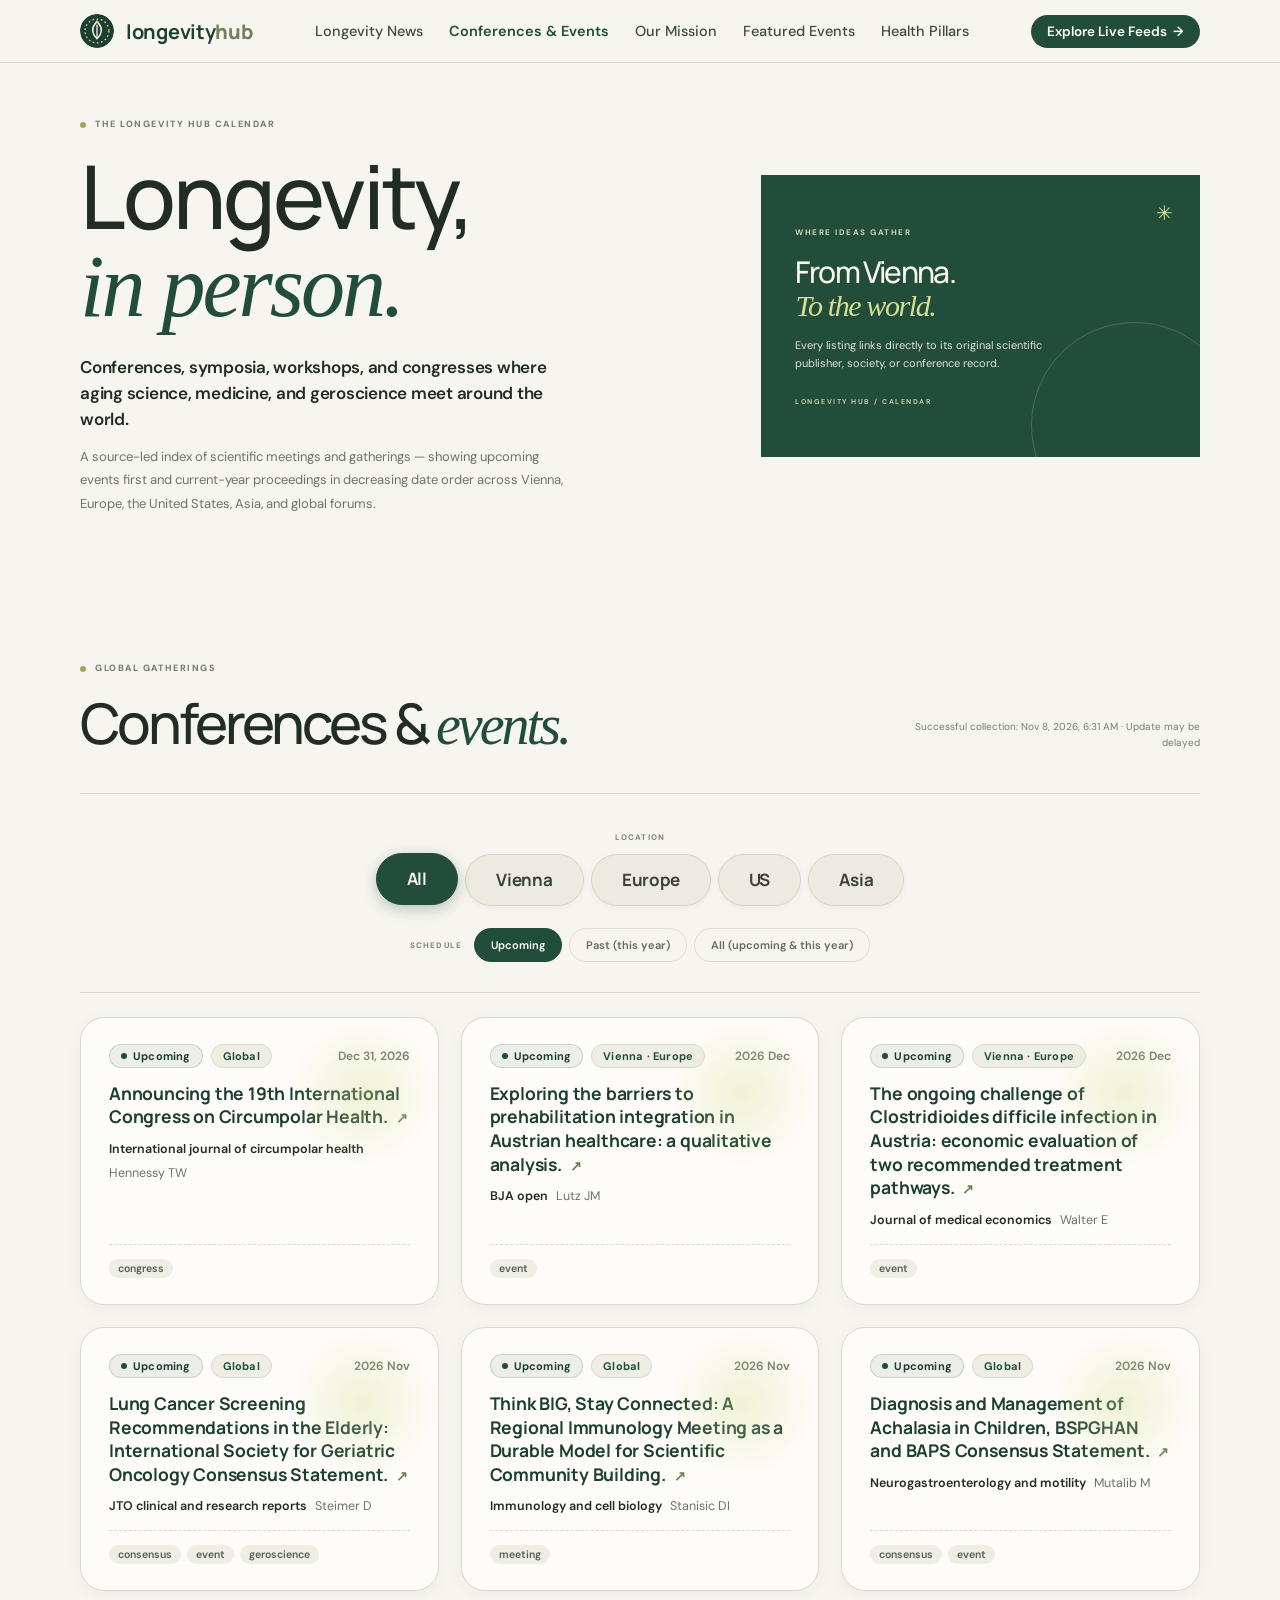
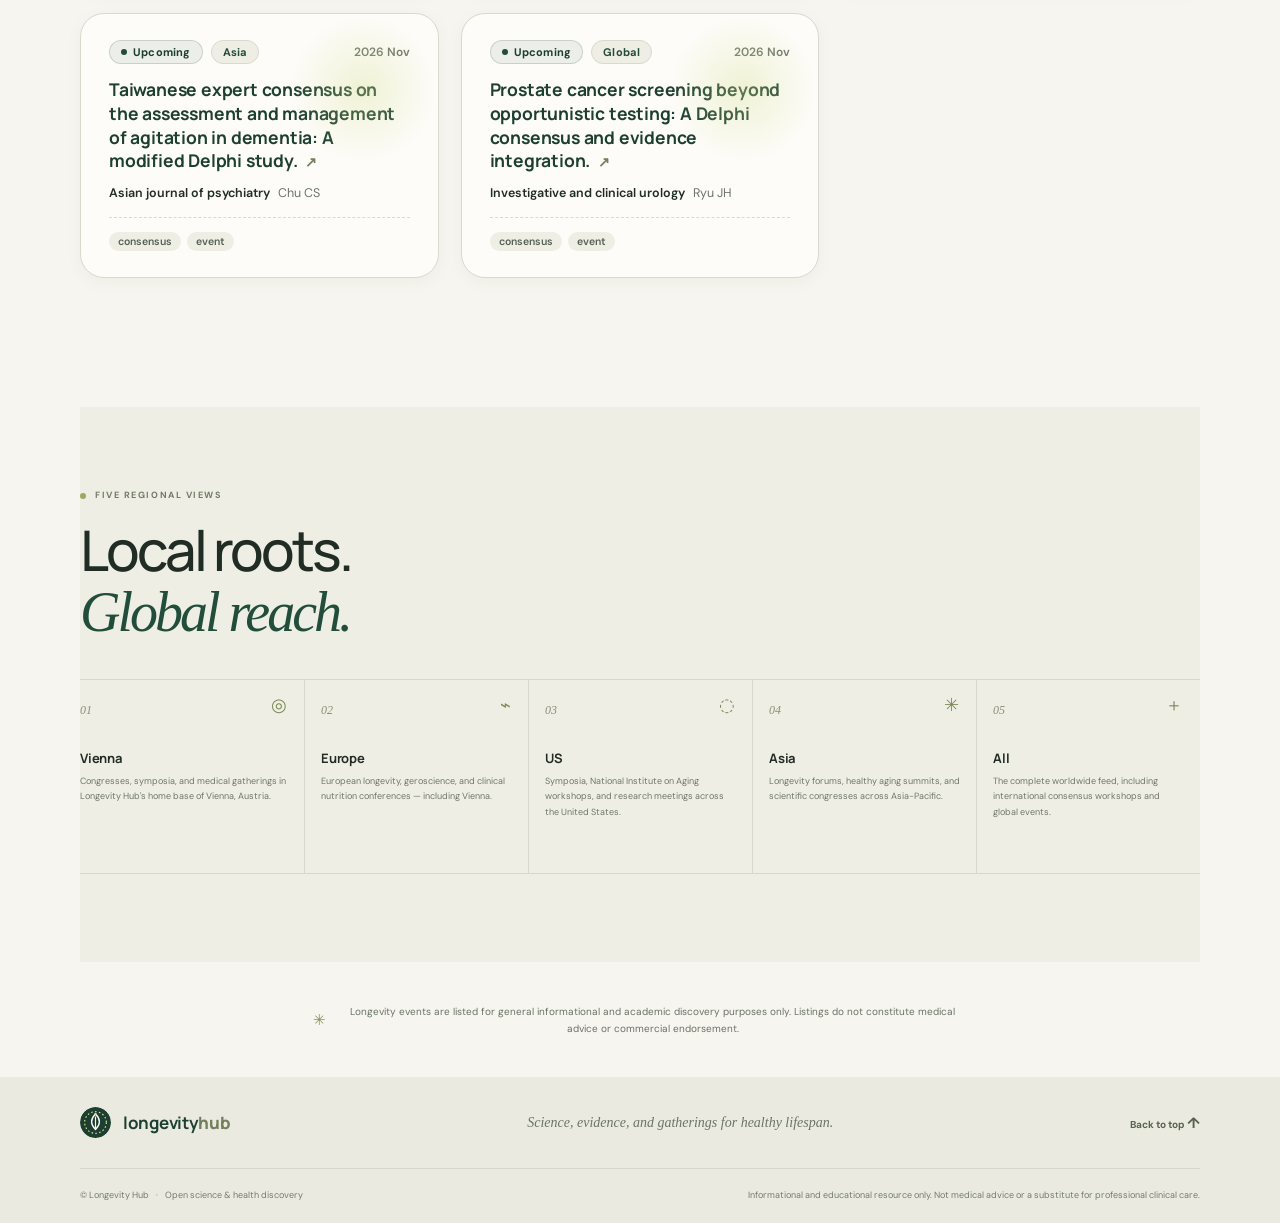
==== commit a99f68bf: "Add Longevity '26 OCR archive, create highline luxury landing page, and move original home to our mi" ====
--- a/public/events/index.html
+++ b/public/events/index.html
@@ -32,9 +32,9 @@
         <nav class="primary-nav" aria-label="Main navigation">
           <a href="../news/">Longevity News</a>
           <a href="./" aria-current="page">Conferences &amp; Events</a>
-          <a href="../#featured-events">Featured Events</a>
-          <a href="../#pillars">Health Pillars</a>
-          <a href="../#principles">Science &amp; Methods</a>
+          <a href="../mission/">Our Mission</a>
+          <a href="../mission/#featured-events">Featured Events</a>
+          <a href="../mission/#pillars">Health Pillars</a>
         </nav>
         <a class="header-cta" href="../news/">Explore Live Feeds <span aria-hidden="true">→</span></a>
       </div>
